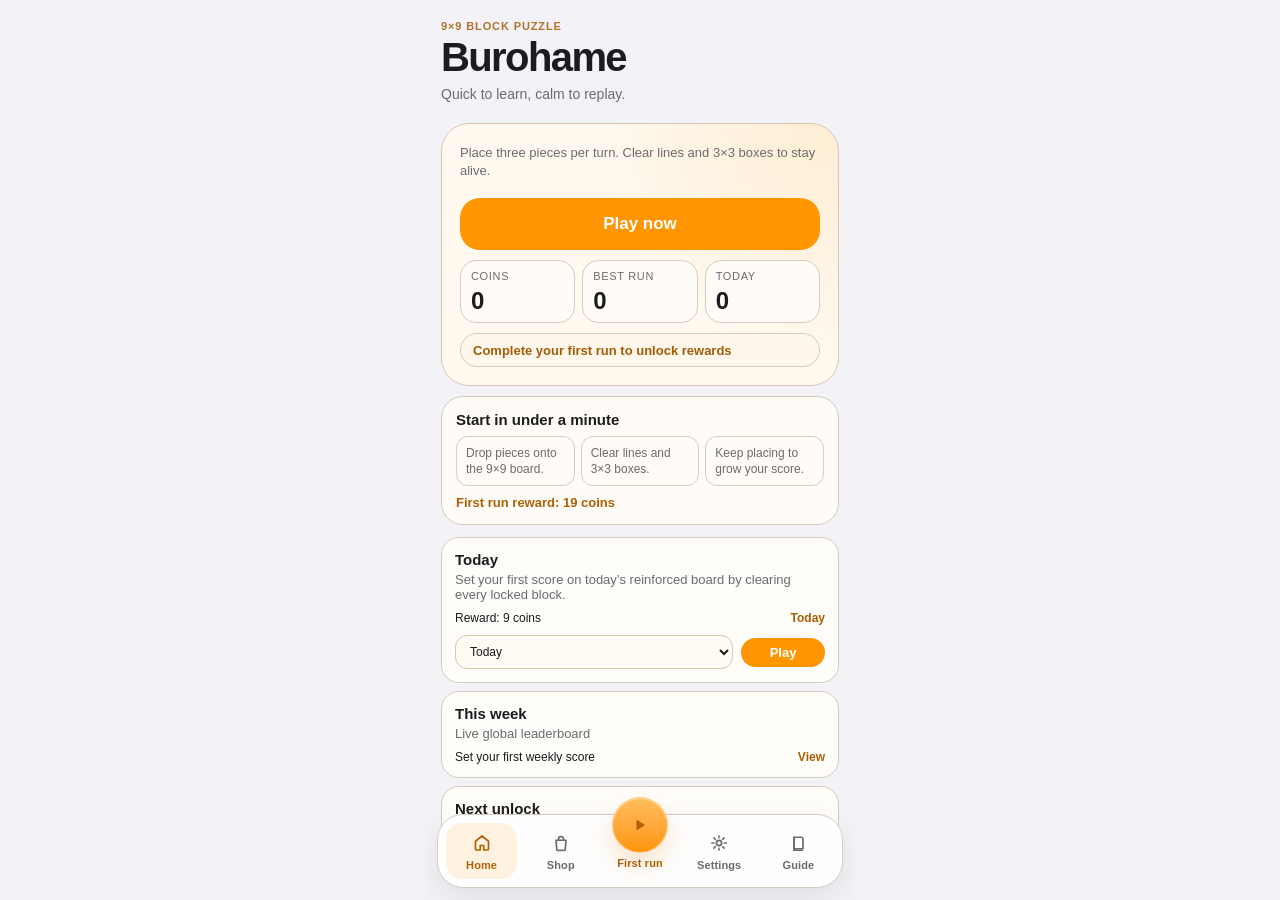
==== index.html @ 24e6b161 "Implement seeded multi-ring locked cells for daily boards" ====
<!DOCTYPE html>
<html lang="en">
<head>
  <meta charset="UTF-8">
  <meta name="viewport" content="width=device-width, initial-scale=1.0, maximum-scale=1.0, user-scalable=no">
  <meta name="apple-mobile-web-app-capable" content="yes">
  <meta name="apple-mobile-web-app-status-bar-style" content="default">
  <meta name="apple-mobile-web-app-title" content="Burohame">
  <meta name="mobile-web-app-capable" content="yes">
  <meta name="theme-color" content="#f2f2f7">
  <link rel="manifest" href="manifest.json">
  <link rel="apple-touch-icon" href="icon-192.png">
  <title>Burohame</title>
  <link rel="stylesheet" href="styles.css">
</head>
<body>
  <div id="app" data-page="dashboard">

    <section class="page page--dashboard" data-page="dashboard" aria-label="Dashboard">
      <div class="page-scroll page-scroll--dashboard">
        <header class="page-top page-top--dashboard">
          <div>
            <p class="page-kicker">9×9 block puzzle</p>
            <h1>Burohame</h1>
            <p class="page-intro" id="dashboard-intro">Quick, calm runs built for one more go.</p>
          </div>
        </header>

        <section class="dash-hero dash-hero--calm" aria-label="Start playing">
          <p class="dash-hero__value" id="dashboard-value-prop">Place three pieces per turn. Clear lines and 3×3 boxes to stay alive.</p>
          <div class="dash-actions dash-actions--hero">
            <button class="pill-btn wide" id="btn-dashboard-play" type="button">Play now</button>
            <button class="pill-btn wide pill-btn--secondary" id="btn-dashboard-continue" type="button" hidden>Continue run</button>
          </div>
          <div class="dash-progress-strip" id="dashboard-progress-strip" aria-label="Progress overview" hidden>
            <article class="dashboard-stat">
              <span>Coins</span>
              <strong id="dashboard-coins">0</strong>
            </article>
            <article class="dashboard-stat">
              <span>Best run</span>
              <strong id="dashboard-best">0</strong>
            </article>
            <article class="dashboard-stat">
              <span>Today</span>
              <strong id="dashboard-today">0</strong>
            </article>
          </div>
          <p class="dash-hero-chip" id="dashboard-run-state">Ready for a fresh run</p>
        </section>

        <section class="dash-onboarding" id="dashboard-onboarding" hidden aria-label="How to play">
          <h2>Start in under a minute</h2>
          <div class="dash-onboarding__steps" role="list" aria-label="Quick play steps">
            <p role="listitem">Drop pieces onto the 9×9 board.</p>
            <p role="listitem">Clear lines and 3×3 boxes.</p>
            <p role="listitem">Keep placing to grow your score.</p>
          </div>
          <p class="dash-onboarding__reward" id="dashboard-first-reward">First run reward: 20 coins</p>
        </section>

        <section class="dashboard-focus" aria-label="Today at a glance">
          <article class="focus-card focus-card--daily" aria-label="Daily challenge options">
            <span class="focus-card__title" id="dashboard-daily-title">Today</span>
            <p class="focus-card__line" id="dashboard-daily-copy">Play today’s board.</p>
            <div class="focus-card__meta">
              <span id="dashboard-daily-progress">Reward: 12 coins</span>
              <span class="focus-card__action" id="dashboard-daily-window">Today</span>
            </div>
            <div class="focus-card__controls">
              <label class="sr-only" for="dashboard-daily-date">Choose a daily challenge date</label>
              <select id="dashboard-daily-date" class="focus-card__select" aria-label="Choose a daily challenge date"></select>
              <button class="pill-btn" id="btn-dashboard-daily-play" type="button" aria-label="Play selected daily challenge">Play</button>
            </div>
          </article>

          <button class="focus-card" id="btn-dashboard-weekly-page" type="button" aria-label="Open weekly progress">
            <span class="focus-card__title" id="dashboard-weekly-card-title">This week</span>
            <p class="focus-card__line" id="dashboard-weekly-card-copy">One more run could improve your rank.</p>
            <div class="focus-card__meta">
              <span id="dashboard-weekly-card-progress">Complete your first weekly run</span>
              <span class="focus-card__action">View</span>
            </div>
          </button>

          <button class="focus-card" id="btn-dashboard-unlock-page" type="button" aria-label="Open next unlock">
            <span class="focus-card__title" id="dashboard-unlock-title">Next unlock</span>
            <p class="focus-card__line" id="dashboard-unlock-copy">Complete your first run to start unlocking finishes.</p>
            <div class="focus-card__meta">
              <span id="dashboard-unlock-progress">Collection progress starts after your first run</span>
              <span class="focus-card__action">Open collection</span>
            </div>
          </button>
        </section>
      </div>
    </section>

    <section class="page page--weekly" data-page="weekly" aria-label="Weekly leaderboard">
      <div class="page-scroll">
        <header class="page-top">
          <div>
            <p class="page-kicker">Live weekly competition</p>
            <h2>Weekly leaderboard</h2>
            <p class="page-intro">Live standings reset each UTC Monday. Your best single score this week sets your competitive rank.</p>
          </div>
          <button class="icon-btn" data-back-page="dashboard" aria-label="Back to dashboard" type="button">
            <svg width="20" height="20" viewBox="0 0 20 20" fill="none" aria-hidden="true">
              <path d="M11.75 4.5L6 10l5.75 5.5" stroke="currentColor" stroke-width="1.9" stroke-linecap="round" stroke-linejoin="round"/>
            </svg>
          </button>
        </header>

        <section class="dashboard-weekly page-panel page-panel--retention" aria-label="Weekly ladder and leagues">
          <div class="dashboard-weekly__head">
            <div>
              <span class="dashboard-weekly__kicker">Hosted weekly competition</span>
              <h2 id="weekly-page-title">Current UTC week</h2>
            </div>
            <span class="dashboard-weekly__countdown" id="weekly-page-countdown">0h left</span>
          </div>
          <p class="dashboard-weekly__copy" id="weekly-page-copy">Your best single score this week decides your live global rank.</p>
          <div class="dashboard-weekly__stats">
            <article>
              <span>Your best</span>
              <strong id="weekly-page-score">0</strong>
            </article>
            <article>
              <span>Your live rank</span>
              <strong id="weekly-page-rank">20th</strong>
            </article>
          </div>
          <div class="dashboard-weekly__global" id="weekly-global-card" aria-live="polite" hidden>
            <div class="dashboard-weekly__global-head">
              <strong>Live weekly table</strong>
              <span id="weekly-global-status">Loading weekly table…</span>
            </div>
            <ol class="dashboard-weekly__global-list" id="weekly-global-list" aria-label="Weekly leaderboard entries"></ol>
          </div>
        </section>
      </div>
    </section>

    <section class="page page--quests" data-page="quests" aria-label="Quest chains">
      <div class="page-scroll">
        <header class="page-top">
          <div>
            <p class="page-kicker">Weekly routes</p>
            <h2>Quest chains</h2>
            <p class="page-intro">Longer routes unfold one step at a time through the week, then pay out the bigger rewards when the chain is complete.</p>
          </div>
          <button class="icon-btn" data-back-page="dashboard" aria-label="Back to dashboard" type="button">
            <svg width="20" height="20" viewBox="0 0 20 20" fill="none" aria-hidden="true">
              <path d="M11.75 4.5L6 10l5.75 5.5" stroke="currentColor" stroke-width="1.9" stroke-linecap="round" stroke-linejoin="round"/>
            </svg>
          </button>
        </header>

        <div class="page-panel page-panel--goals page-panel--retention">
          <div class="missions-head">
            <div>
              <h2>Quest chains</h2>
              <p id="quests-subtitle">Only one step is active in each chain. Finish the active step to unlock the next reward.</p>
            </div>
            <span class="missions-count" id="quests-count">0/0 chains complete</span>
          </div>
          <div id="quest-list" class="missions-list" aria-live="polite"></div>
          <button class="pill-btn wide pill-btn--secondary retention-back-btn" data-back-page="dashboard" type="button">Back to dashboard</button>
        </div>
      </div>
    </section>

    <section class="page page--missions" data-page="missions" aria-label="Daily missions">
      <div class="page-scroll">
        <header class="page-top">
          <div>
            <p class="page-kicker">Daily goals</p>
            <h2>Daily missions</h2>
            <p class="page-intro">Short one-step goals refresh each day, settle rewards automatically, and give you a clear next nudge.</p>
          </div>
          <button class="icon-btn" data-back-page="dashboard" aria-label="Back to dashboard" type="button">
            <svg width="20" height="20" viewBox="0 0 20 20" fill="none" aria-hidden="true">
              <path d="M11.75 4.5L6 10l5.75 5.5" stroke="currentColor" stroke-width="1.9" stroke-linecap="round" stroke-linejoin="round"/>
            </svg>
          </button>
        </header>

        <div class="page-panel page-panel--goals page-panel--retention">
          <div class="missions-head">
            <div>
              <h2>Daily missions</h2>
              <p id="missions-subtitle">Fresh goals are on the way.</p>
            </div>
            <span class="missions-count" id="missions-count">0/0 completed</span>
          </div>
          <div id="missions-list" class="missions-list" aria-live="polite"></div>
          <button class="pill-btn wide pill-btn--secondary retention-back-btn" data-back-page="dashboard" type="button">Back to dashboard</button>
        </div>
      </div>
    </section>

    <section class="page page--game" data-page="game" aria-label="Game">
      <header id="hdr">
        <button class="icon-btn" id="btn-game-back" aria-label="Back to dashboard" type="button">
          <svg width="20" height="20" viewBox="0 0 20 20" fill="none" aria-hidden="true">
            <path d="M11.75 4.5L6 10l5.75 5.5" stroke="currentColor" stroke-width="1.9" stroke-linecap="round" stroke-linejoin="round"/>
          </svg>
        </button>
        <div id="score-wrap">
          <div id="score-main">0</div>
          <div id="score-sub">
            <span id="session-mode-badge" class="session-mode-badge" hidden>Daily challenge</span>
            <span>Today&nbsp;<span id="today-val">0</span></span>
            <span>🏆&nbsp;<span id="best-val">0</span></span>
            <span class="coins-stat" aria-live="polite" aria-label="Coins">🪙&nbsp;<span id="coin-balance">0</span></span>
          </div>
        </div>
        <div class="header-actions">
          <button class="icon-btn" id="btn-quick-settings" aria-label="Quick settings" type="button">
            <svg width="20" height="20" viewBox="0 0 20 20" fill="none" aria-hidden="true">
              <circle cx="10" cy="10" r="2.5" stroke="currentColor" stroke-width="2"/>
              <path d="M10 1.5v2M10 16.5v2M1.5 10h2M16.5 10h2M4.1 4.1l1.4 1.4M14.5 14.5l1.4 1.4M4.1 15.9l1.4-1.4M14.5 5.5l1.4-1.4" stroke="currentColor" stroke-width="1.8" stroke-linecap="round"/>
            </svg>
          </button>
        </div>
      </header>

      <div id="game-banner" class="game-banner" aria-live="polite" aria-atomic="true">
        <div id="game-banner-stack" class="game-banner__stack">
          <article class="game-banner__message game-banner__message--live game-banner__message--placeholder">
            <span class="game-banner__kicker">Run updates</span>
            <strong class="game-banner__title">Play to see live milestones.</strong>
          </article>
        </div>
      </div>

      <main id="main">
        <div id="board-wrap">
          <div id="board"></div>
        </div>

        <div id="coach-panel" hidden>
          <div id="health-row">
            <span class="metric" id="m-holes">Holes&nbsp;<b>0</b></span>
            <span class="metric" id="m-lanes">Lanes&nbsp;<b>18</b></span>
            <span class="metric" id="m-centre">Centre&nbsp;<b>ok</b></span>
            <span class="metric" id="m-combo">Combo&nbsp;<b>0</b></span>
          </div>
          <div id="strategy-note"></div>
          <div id="move-eval"></div>
          <div id="train-btns">
            <button class="pill-btn" id="btn-auto-place">🤖 Auto place</button>
            <button class="pill-btn" id="btn-restart">↺ Restart</button>
          </div>
        </div>

        <div id="rack"></div>
      </main>
    </section>

    <section class="page page--shop" data-page="shop" aria-label="Shop">
      <div class="page-scroll">
        <header class="page-top">
          <div>
            <p class="page-kicker">Collection</p>
            <h2>Shop</h2>
            <p class="page-intro">Spend coins on colourways and finishes, then equip your favourites for the next run.</p>
          </div>
        </header>

        <div class="page-panel page-panel--shop">
          <div class="collection-head">
            <div>
              <h3>Collection album</h3>
              <p id="collection-album-subtitle">Finish themed sets to bank prestige rewards.</p>
            </div>
            <span class="missions-count" id="collection-album-count">0/0 sets complete</span>
          </div>
          <div class="album-goal">
            <div>
              <strong id="collection-album-goal-title">Heirloom</strong>
              <p id="collection-album-goal-copy">Complete the full album to unlock an exclusive finish.</p>
            </div>
            <span class="album-goal__spotlight" id="collection-album-spotlight">A featured set will appear here.</span>
          </div>
          <div id="collection-album-list" class="album-list" aria-live="polite"></div>
        </div>

        <div class="page-panel page-panel--shop page-panel--album">
          <div class="collection-head">
            <div>
              <h3>Colourways</h3>
              <p id="colorway-subtitle">Unlock new block colours for future runs.</p>
            </div>
            <span class="missions-count" id="collection-balance">🪙 0</span>
          </div>
          <div id="colorway-list" class="collection-list" aria-live="polite"></div>
        </div>

        <div class="page-panel page-panel--shop">
          <div class="collection-head">
            <div>
              <h3>Block finishes</h3>
              <p id="collection-subtitle">Unlock a finish with coins, then equip it.</p>
            </div>
          </div>
          <div id="collection-list" class="collection-list" aria-live="polite"></div>
        </div>
      </div>
    </section>

    <section class="page page--settings" data-page="settings" aria-label="Settings">
      <div class="page-scroll">
        <header class="page-top">
          <div>
            <p class="page-kicker">Tune play</p>
            <h2>Settings</h2>
            <p class="page-intro">Adjust how the game feels and looks.</p>
          </div>
        </header>

        <div class="page-panel settings-page-panel">
          <label class="tog-row" id="page-coach-toggle-row" hidden>
            <span>Coach Mode</span>
            <span class="tog-wrap">
              <input type="checkbox" id="page-chk-coach">
              <span class="tog-track"><span class="tog-thumb"></span></span>
            </span>
          </label>
          <div class="setting-row setting-row--stack">
            <div>
              <span id="page-coach-auth-title">Coach Mode access code</span>
              <small id="page-coach-auth-status">Enter a six-digit code to unlock Coach Mode for this session.</small>
            </div>
            <input id="page-input-coach-code" type="text" maxlength="6" inputmode="numeric" autocomplete="one-time-code" pattern="[0-9]{6}" placeholder="Enter six-digit code">
            <button class="pill-btn pill-btn--secondary" id="btn-coach-auth" type="button">Unlock Coach Mode</button>
          </div>
          <label class="tog-row">
            <span>Extended Pieces</span>
            <span class="tog-wrap">
              <input type="checkbox" id="page-chk-extended">
              <span class="tog-track"><span class="tog-thumb"></span></span>
            </span>
          </label>
          <label class="tog-row">
            <span>Dark Mode</span>
            <span class="tog-wrap">
              <input type="checkbox" id="page-chk-dark">
              <span class="tog-track"><span class="tog-thumb"></span></span>
            </span>
          </label>
          <div class="setting-row setting-row--stack">
            <div>
              <span>Block Colour</span>
              <small id="page-colour-note">Unlock more colourways in the shop.</small>
            </div>
            <select id="page-sel-color"></select>
          </div>
          <div class="setting-row">
            <span>Pieces per Round</span>
            <select id="page-sel-rack">
              <option value="1">1</option>
              <option value="2">2</option>
              <option value="3">3</option>
            </select>
          </div>
          <div class="setting-row setting-row--stack">
            <div>
              <span>Leaderboard name</span>
              <small id="page-weekly-backend-status">Choose a leaderboard name to join the weekly table.</small>
            </div>
            <input id="page-input-weekly-name" type="text" maxlength="18" autocomplete="off" spellcheck="false" placeholder="Choose a name">
          </div>
          <div class="setting-row setting-row--stack">
            <div>
              <span>Equipped finish</span>
              <small id="page-equipped-cosmetic-label">Classic finish equipped</small>
            </div>
            <button class="pill-btn pill-btn--secondary" id="btn-settings-shop" type="button">Open shop</button>
          </div>
          <button class="pill-btn wide" id="btn-settings-save" type="button">Save settings</button>
          <button class="pill-btn wide danger" id="btn-clear-data" type="button">🗑️ Clear All Data</button>
        </div>
      </div>
    </section>

    <section class="page page--about" data-page="about" aria-label="About and guide">
      <div class="page-scroll">
        <header class="page-top">
          <div>
            <p class="page-kicker">Guide</p>
            <h2>About and guide</h2>
            <p class="page-intro">Learn the basics and find the project.</p>
          </div>
        </header>

        <div class="page-panel about-panel">
          <section>
            <h3>How to play</h3>
            <ol class="about-list">
              <li>Place every piece in the rack on the 9×9 board.</li>
              <li>Fill rows, columns, or 3×3 boxes to clear them.</li>
              <li>Keep space open so future racks still fit.</li>
            </ol>
          </section>

          <section>
            <h3>Helpful reminders</h3>
            <ul class="about-list">
              <li>Combos matter, but board shape matters more.</li>
              <li>Daily challenge boards include ringed locked blocks that need multiple clears.</li>
              <li>Shop colourways and finishes are cosmetic only, so score still comes first.</li>
            </ul>
          </section>

          <section>
            <h3>Find us</h3>
            <p class="about-copy">Follow development, raise issues, or suggest the next feature on GitHub.</p>
            <a class="pill-btn wide about-link" href="https://github.com/Bigalan09/Burohame" target="_blank" rel="noopener noreferrer">Open GitHub</a>
          </section>
        </div>
      </div>
    </section>

    <div id="ov-quick-settings" class="overlay" hidden>
      <div class="ov-card ov-card--quick-settings">
        <h2>Quick settings</h2>
        <p>Fast adjustments while you are in a run.</p>
        <label class="tog-row">
          <span>Dark Mode</span>
          <span class="tog-wrap">
            <input type="checkbox" id="quick-chk-dark">
            <span class="tog-track"><span class="tog-thumb"></span></span>
          </span>
        </label>
        <button class="pill-btn wide" id="btn-quick-settings-save" type="button">Apply</button>
        <button class="pill-btn wide pill-btn--secondary" id="btn-quick-settings-close" type="button">Back to game</button>
      </div>
    </div>

    <div id="ov-gameover" class="overlay" hidden>
      <div class="ov-card ov-card--summary">
        <button class="summary-close-btn" id="btn-gameover-dashboard" type="button" aria-label="Back to dashboard">
          <svg width="18" height="18" viewBox="0 0 20 20" fill="none" aria-hidden="true">
            <path d="M11.75 4.5L6 10l5.75 5.5" stroke="currentColor" stroke-width="1.9" stroke-linecap="round" stroke-linejoin="round"/>
          </svg>
        </button>
        <h2>Run complete</h2>
        <p class="summary-intro">Ready for another go?</p>
        <div class="run-summary" aria-label="Run rewards summary">
          <div class="summary-stat summary-stat--score">
            <span class="summary-label">Score</span>
            <strong id="go-score">0</strong>
          </div>
          <div class="summary-stat">
            <span class="summary-label">Best</span>
            <strong id="go-best">0</strong>
          </div>
          <div class="summary-stat summary-stat--coins">
            <span class="summary-label">Coins this run</span>
            <strong id="go-coins-earned">0</strong>
          </div>
        </div>
        <p class="summary-total">Total coins <strong id="go-coin-total">0</strong></p>
        <p class="summary-note" id="go-summary-note" hidden>One tidy line for this run.</p>
        <section class="summary-continue" id="go-continue-prompt" hidden aria-labelledby="go-continue-title">
          <span class="summary-continue__eyebrow" id="go-continue-eyebrow">One more run</span>
          <h3 id="go-continue-title">A calm nudge to play again</h3>
          <p id="go-continue-copy">You’re close to something meaningful, so another run is only one tap away.</p>
          <span class="summary-continue__meta" id="go-continue-meta">Reward · progress nearby</span>
        </section>
        <section class="summary-challenge" id="go-daily-summary" hidden>
          <div class="summary-challenge__head">
            <h3>Daily challenge</h3>
            <span id="go-daily-status">In progress</span>
          </div>
          <p id="go-daily-copy">Today’s board is still waiting for you.</p>
        </section>
        <button class="pill-btn wide summary-primary-btn" id="btn-new" type="button">Play again</button>
      </div>
    </div>

    <nav class="bottom-nav" aria-label="Primary">
      <button class="bottom-nav__item" data-nav-page="dashboard" type="button" aria-label="Dashboard">
        <svg width="20" height="20" viewBox="0 0 20 20" fill="none" aria-hidden="true">
          <path d="M3.5 8.25L10 3l6.5 5.25V16a1 1 0 0 1-1 1h-3.75v-4.5h-3.5V17H4.5a1 1 0 0 1-1-1V8.25Z" stroke="currentColor" stroke-width="1.7" stroke-linejoin="round"/>
        </svg>
        <span>Home</span>
      </button>
      <button class="bottom-nav__item" data-nav-page="shop" type="button" aria-label="Shop">
        <svg width="20" height="20" viewBox="0 0 20 20" fill="none" aria-hidden="true">
          <path d="M5 7.25h10l-.75 9.25a1 1 0 0 1-1 .92H6.75a1 1 0 0 1-1-.92L5 7.25Z" stroke="currentColor" stroke-width="1.7" stroke-linejoin="round"/>
          <path d="M7.5 7.25V6a2.5 2.5 0 1 1 5 0v1.25" stroke="currentColor" stroke-width="1.7" stroke-linecap="round"/>
        </svg>
        <span>Shop</span>
      </button>
      <button class="bottom-nav__item bottom-nav__item--play" id="btn-bottom-nav-play" type="button" aria-label="Start new run">
        <span class="bottom-nav__play-disc" aria-hidden="true">
          <svg width="24" height="24" viewBox="0 0 24 24" fill="none">
            <path d="M9 7.5v9l7-4.5-7-4.5Z" fill="currentColor" stroke="currentColor" stroke-width="1.2" stroke-linejoin="round"/>
          </svg>
        </span>
        <span id="bottom-nav-play-label">Play</span>
      </button>
      <button class="bottom-nav__item" data-nav-page="settings" type="button" aria-label="Settings">
        <svg width="20" height="20" viewBox="0 0 20 20" fill="none" aria-hidden="true">
          <circle cx="10" cy="10" r="2.6" stroke="currentColor" stroke-width="1.7"/>
          <path d="M10 2.75v2.1M10 15.15v2.1M4.87 4.87l1.48 1.48M13.65 13.65l1.48 1.48M2.75 10h2.1M15.15 10h2.1M4.87 15.13l1.48-1.48M13.65 6.35l1.48-1.48" stroke="currentColor" stroke-width="1.5" stroke-linecap="round"/>
        </svg>
        <span>Settings</span>
      </button>
      <button class="bottom-nav__item" data-nav-page="about" type="button" aria-label="Guide">
        <svg width="20" height="20" viewBox="0 0 20 20" fill="none" aria-hidden="true">
          <path d="M6 4.25h7.25a1.75 1.75 0 0 1 1.75 1.75v9.75H7.5A1.5 1.5 0 0 0 6 17.25V4.25Z" stroke="currentColor" stroke-width="1.7" stroke-linejoin="round"/>
          <path d="M6 4.25v13m0 0h8.25" stroke="currentColor" stroke-width="1.7" stroke-linecap="round"/>
        </svg>
        <span>Guide</span>
      </button>
    </nav>
  </div>

  <div id="milestone-live" class="sr-only" aria-live="polite" aria-atomic="true"></div>

  <script src="config.js"></script>
  <script src="leaderboard-handles.js"></script>
  <script src="app.js"></script>
  <script>
    if ('serviceWorker' in navigator) {
      const hadController = !!navigator.serviceWorker.controller;

      window.addEventListener('load', () => {
        navigator.serviceWorker.register('sw.js', { updateViaCache: 'none' });
      });

      let refreshing = false;
      navigator.serviceWorker.addEventListener('controllerchange', () => {
        if (hadController && !refreshing) {
          refreshing = true;
          window.location.reload();
        }
      });
    }
  </script>
</body>
</html>
---- styles.css ----
/* ===== Reset & base ===== */
*, *::before, *::after { box-sizing: border-box; margin: 0; padding: 0; }

:root {
  --bg:        #f2f2f7;
  --bg-card:   #ffffff;
  --border:    #d1d1d6;
  --text:      #1c1c1e;
  --text-2:    #6c6c70;
  --accent:    #ff9500;
  --accent-dk: #e07800;
  --accent-hi: #ffb340;
  --cell-alt:  rgba(0,0,0,0.04);
  --preview-ok:  rgba(80,200,80,0.45);
  --preview-bad: rgba(220,50,50,0.35);
  --preview-clr: rgba(255,215,0,0.55);
  --hint-cell:   rgba(90,150,255,0.55);
  --hint-cell-2: rgba(255,160,40,0.55);
  --hint-cell-3: rgba(60,200,120,0.55);
  --radius:    14px;
  --block-radius: 1px;
  --block-border: transparent;
  --block-board-fill: linear-gradient(145deg, var(--accent-hi) 0%, var(--accent) 50%, var(--accent-dk) 100%);
  --block-piece-fill: linear-gradient(145deg, var(--accent-hi) 0%, var(--accent) 55%, var(--accent-dk) 100%);
  --block-board-shadow: inset 0 1px 2px rgba(255,255,255,0.45),
                        inset 0 -1px 2px rgba(0,0,0,0.20);
  --block-piece-shadow: inset 0 1px 2px rgba(255,255,255,0.5),
                        inset 0 -1px 2px rgba(0,0,0,0.20),
                        0 2px 4px rgba(0,0,0,0.18);
  --block-ghost-shadow: inset 0 1px 3px rgba(255,255,255,0.5),
                        inset 0 -1px 2px rgba(0,0,0,0.20),
                        0 4px 10px rgba(0,0,0,0.30);
}

/* ===== Colour themes ===== */
[data-color="orange"] { --accent: #ff9500; --accent-dk: #e07800; --accent-hi: #ffb340; }
[data-color="blue"]   { --accent: #007aff; --accent-dk: #005ec4; --accent-hi: #4da3ff; }
[data-color="green"]  { --accent: #34c759; --accent-dk: #248a3d; --accent-hi: #6ee08b; }
[data-color="purple"] { --accent: #af52de; --accent-dk: #8944ab; --accent-hi: #c77deb; }
[data-color="red"]    { --accent: #ff3b30; --accent-dk: #d4264a; --accent-hi: #ff6b60; }
[data-color="teal"]   { --accent: #5ac8fa; --accent-dk: #3aabd6; --accent-hi: #8bdbff; }
[data-color="pink"]   { --accent: #ff2d55; --accent-dk: #d4264a; --accent-hi: #ff6b88; }

/* ===== Cosmetics ===== */
[data-cosmetic="satin"] {
  --block-radius: 6px;
  --block-border: color-mix(in srgb, var(--accent-hi) 52%, rgba(255,255,255,0.35));
  --block-board-fill: linear-gradient(160deg, color-mix(in srgb, var(--accent-hi) 80%, #fff) 0%, var(--accent) 48%, color-mix(in srgb, var(--accent-dk) 88%, #5f3a00) 100%);
  --block-piece-fill: linear-gradient(160deg, color-mix(in srgb, var(--accent-hi) 84%, #fff) 0%, var(--accent) 56%, color-mix(in srgb, var(--accent-dk) 88%, #684000) 100%);
}

[data-cosmetic="carbon"] {
  --block-radius: 3px;
  --block-border: color-mix(in srgb, var(--accent-dk) 58%, rgba(0,0,0,0.55));
  --block-board-fill: linear-gradient(180deg, color-mix(in srgb, var(--accent) 72%, #3d3d42) 0%, color-mix(in srgb, var(--accent-dk) 72%, #1d1d1f) 100%);
  --block-piece-fill: linear-gradient(180deg, color-mix(in srgb, var(--accent) 68%, #525257) 0%, color-mix(in srgb, var(--accent-dk) 78%, #1d1d1f) 100%);
  --block-board-shadow: inset 0 1px 0 rgba(255,255,255,0.16),
                        inset 0 -1px 0 rgba(0,0,0,0.35);
  --block-piece-shadow: inset 0 1px 0 rgba(255,255,255,0.18),
                        inset 0 -1px 0 rgba(0,0,0,0.42),
                        0 2px 7px rgba(0,0,0,0.16);
  --block-ghost-shadow: inset 0 1px 0 rgba(255,255,255,0.18),
                        inset 0 -1px 0 rgba(0,0,0,0.42),
                        0 6px 14px rgba(0,0,0,0.28);
}

[data-cosmetic="prism"] {
  --block-radius: 8px;
  --block-border: color-mix(in srgb, var(--accent-hi) 64%, rgba(255,255,255,0.48));
  --block-board-fill: linear-gradient(135deg, color-mix(in srgb, var(--accent-hi) 96%, white) 0%, color-mix(in srgb, var(--accent) 88%, #ffffff) 32%, color-mix(in srgb, var(--accent-dk) 82%, #3b124b) 100%);
  --block-piece-fill: linear-gradient(135deg, color-mix(in srgb, var(--accent-hi) 96%, white) 0%, color-mix(in srgb, var(--accent) 90%, #ffffff) 36%, color-mix(in srgb, var(--accent-dk) 82%, #401651) 100%);
  --block-board-shadow: inset 0 1px 3px rgba(255,255,255,0.56),
                        inset 0 -1px 3px rgba(0,0,0,0.14),
                        0 0 0 1px rgba(255,255,255,0.1);
  --block-piece-shadow: inset 0 1px 3px rgba(255,255,255,0.56),
                        inset 0 -1px 3px rgba(0,0,0,0.16),
                        0 4px 10px rgba(0,0,0,0.18);
  --block-ghost-shadow: inset 0 1px 4px rgba(255,255,255,0.56),
                        inset 0 -1px 3px rgba(0,0,0,0.18),
                        0 8px 18px rgba(0,0,0,0.26);
}

[data-cosmetic="heirloom"] {
  --block-radius: 7px;
  --block-border: color-mix(in srgb, #f7e2a3 68%, rgba(255,255,255,0.34));
  --block-board-fill: linear-gradient(145deg, #fff5cf 0%, #eac772 32%, #ba8741 68%, #7b4e1c 100%);
  --block-piece-fill: linear-gradient(145deg, #fff7dc 0%, #f0d48c 34%, #c79246 70%, #7b4e1c 100%);
  --block-board-shadow: inset 0 1px 2px rgba(255,255,255,0.5),
                        inset 0 -1px 2px rgba(64,35,0,0.24);
  --block-piece-shadow: inset 0 1px 3px rgba(255,255,255,0.54),
                        inset 0 -1px 2px rgba(65,37,0,0.24),
                        0 4px 10px rgba(72,44,0,0.18);
  --block-ghost-shadow: inset 0 1px 4px rgba(255,255,255,0.56),
                        inset 0 -1px 3px rgba(65,37,0,0.26),
                        0 8px 18px rgba(72,44,0,0.28);
}

/* ===== Dark mode ===== */
[data-theme="dark"] {
  --bg:        #1c1c1e;
  --bg-card:   #2c2c2e;
  --border:    #3a3a3c;
  --text:      #f2f2f7;
  --text-2:    #aeaeb2;
  --cell-alt:  rgba(255,255,255,0.06);
  --preview-ok:  rgba(80,200,80,0.50);
  --preview-bad: rgba(220,50,50,0.40);
  --preview-clr: rgba(255,215,0,0.60);
  --hint-cell:   rgba(90,150,255,0.60);
  --hint-cell-2: rgba(255,160,40,0.65);
  --hint-cell-3: rgba(60,200,120,0.65);
}

html, body {
  height: 100%;
  background: var(--bg);
  color: var(--text);
  font-family: -apple-system, BlinkMacSystemFont, "Segoe UI", sans-serif;
  -webkit-tap-highlight-color: transparent;
  overflow: hidden;
  touch-action: none;
  user-select: none;
  -webkit-user-select: none;
}

#app {
  height: 100vh;      /* fallback for older browsers */
  height: 100dvh;     /* dynamic viewport – avoids iOS URL-bar overlap */
  max-width: 430px;
  margin: 0 auto;
  overflow: hidden;
  position: relative;
}

.page {
  display: none;
  flex-direction: column;
  height: 100%;
  min-height: 0;
}

#app[data-page="dashboard"] .page[data-page="dashboard"],
#app[data-page="daily-challenge"] .page[data-page="daily-challenge"],
#app[data-page="weekly"] .page[data-page="weekly"],
#app[data-page="quests"] .page[data-page="quests"],
#app[data-page="missions"] .page[data-page="missions"],
#app[data-page="game"] .page[data-page="game"],
#app[data-page="shop"] .page[data-page="shop"],
#app[data-page="settings"] .page[data-page="settings"],
#app[data-page="about"] .page[data-page="about"] {
  display: flex;
}

.page-scroll {
  flex: 1;
  min-height: 0;
  overflow-y: auto;
  padding: 18px 16px calc(110px + env(safe-area-inset-bottom, 0px));
}

.page-scroll--dashboard {
  padding-top: 20px;
}

.page--game #main {
  padding-bottom: 12px;
}

.page-top {
  display: flex;
  align-items: flex-start;
  gap: 12px;
  margin-bottom: 18px;
}

.page-top > div {
  flex: 1;
  min-width: 0;
}

.page-top > .header-actions {
  flex: 0 0 auto;
  min-width: auto;
  margin-left: auto;
}

.page-kicker {
  font-size: 11px;
  font-weight: 800;
  text-transform: uppercase;
  letter-spacing: 0.08em;
  color: color-mix(in srgb, var(--accent-dk) 60%, var(--text-2));
}

.page-top h1,
.page-top h2 {
  margin-top: 6px;
  font-size: clamp(30px, 8vw, 40px);
  line-height: 0.96;
  letter-spacing: -0.04em;
}

.page-top h2 {
  font-size: clamp(24px, 6vw, 32px);
}

.page-intro {
  margin-top: 8px;
  font-size: 14px;
  line-height: 1.45;
  color: var(--text-2);
}

.page-panel {
  padding: 16px;
  border-radius: 22px;
  background: color-mix(in srgb, var(--accent) 5%, var(--bg-card));
  border: 1px solid color-mix(in srgb, var(--accent) 10%, var(--border));
}

.page-panel--goals {
  padding: 18px 16px;
}

.dash-hero {
  padding: 20px 18px 18px;
  border-radius: 28px;
  background:
    radial-gradient(circle at top right, color-mix(in srgb, var(--accent) 12%, transparent), transparent 52%),
    color-mix(in srgb, var(--accent) 6%, var(--bg-card));
  border: 1px solid color-mix(in srgb, var(--accent) 16%, var(--border));
}

.dash-hero--calm {
  display: grid;
  gap: 10px;
}

.dash-hero__value {
  font-size: 13px;
  line-height: 1.4;
  color: var(--text-2);
}

.dash-mark {
  display: inline-grid;
  grid-template-columns: repeat(3, 12px);
  gap: 6px;
  margin-bottom: 16px;
}

.dash-mark span {
  width: 12px;
  height: 12px;
  border-radius: 3px;
  background: linear-gradient(145deg, var(--accent-hi) 0%, var(--accent) 65%, var(--accent-dk) 100%);
  box-shadow: inset 0 1px 1px rgba(255,255,255,0.35), 0 4px 10px rgba(0,0,0,0.1);
}

.dash-actions {
  display: flex;
  flex-direction: column;
  gap: 8px;
}

.dash-actions .wide {
  margin-top: 0;
}

.dash-actions--hero .pill-btn {
  font-size: 16px;
}

#btn-dashboard-play {
  min-height: 52px;
  font-size: 17px;
}

.dash-progress-strip {
  display: grid;
  grid-template-columns: repeat(3, minmax(0, 1fr));
  gap: 7px;
}

.dash-hero-meta {
  display: flex;
  flex-wrap: wrap;
  gap: 8px;
  margin-top: 12px;
}

.dash-hero-note,
.dash-hero-chip {
  display: inline-flex;
  align-items: center;
  min-height: 34px;
  padding: 7px 12px;
  border-radius: 999px;
  background: color-mix(in srgb, var(--accent) 8%, var(--bg-card));
  border: 1px solid color-mix(in srgb, var(--accent) 14%, var(--border));
  font-size: 13px;
  color: var(--text-2);
}

.dash-hero-note strong {
  color: var(--text);
}

.dash-hero-chip {
  font-weight: 700;
  color: color-mix(in srgb, var(--accent-dk) 70%, var(--text));
}

.dashboard-stat {
  padding: 9px 10px;
  border-radius: 16px;
  background: color-mix(in srgb, var(--accent) 3%, var(--bg-card));
  border: 1px solid color-mix(in srgb, var(--accent) 8%, var(--border));
}

.dashboard-stat span {
  display: block;
  font-size: 11px;
  text-transform: uppercase;
  letter-spacing: 0.06em;
  color: var(--text-2);
}

.dashboard-stat strong {
  display: block;
  margin-top: 7px;
  font-size: clamp(20px, 5.8vw, 24px);
  line-height: 1;
  color: var(--text);
}

.dash-onboarding {
  margin-top: 10px;
  padding: 14px;
  border-radius: 22px;
  border: 1px solid color-mix(in srgb, var(--accent) 12%, var(--border));
  background: color-mix(in srgb, var(--accent) 3%, var(--bg-card));
}

.dash-onboarding h2 {
  font-size: 15px;
  margin-bottom: 8px;
}

.dash-onboarding__steps {
  display: grid;
  grid-template-columns: repeat(3, minmax(0, 1fr));
  gap: 6px;
}

.dash-onboarding__steps p {
  margin: 0;
  min-height: 50px;
  border-radius: 12px;
  border: 1px solid color-mix(in srgb, var(--accent) 9%, var(--border));
  padding: 8px 9px;
  font-size: 12px;
  line-height: 1.35;
  color: var(--text-2);
  background: color-mix(in srgb, var(--accent) 3%, var(--bg-card));
}

.dash-onboarding__reward {
  margin-top: 9px;
  font-size: 13px;
  font-weight: 700;
  color: color-mix(in srgb, var(--accent-dk) 74%, var(--text));
}

.dashboard-focus {
  margin-top: 12px;
  display: grid;
  gap: 8px;
}

.focus-card {
  width: 100%;
  text-align: left;
  padding: 13px;
  border-radius: 18px;
  border: 1px solid color-mix(in srgb, var(--accent) 10%, var(--border));
  background: color-mix(in srgb, var(--accent) 2%, var(--bg-card));
  color: inherit;
  font: inherit;
}

.focus-card__title {
  display: block;
  font-size: 15px;
  font-weight: 700;
}

.focus-card__line {
  margin-top: 4px;
  font-size: 13px;
  color: var(--text-2);
}

.focus-card__meta {
  margin-top: 9px;
  display: flex;
  justify-content: space-between;
  align-items: center;
  gap: 8px;
  font-size: 12px;
}

.focus-card__controls {
  margin-top: 10px;
  display: flex;
  gap: 8px;
  align-items: center;
}

.focus-card__select {
  flex: 1;
  min-width: 0;
  border-radius: 12px;
  border: 1px solid color-mix(in srgb, var(--accent) 16%, var(--border));
  background: color-mix(in srgb, var(--accent) 5%, var(--bg-card));
  color: var(--text);
  padding: 8px 10px;
  font: inherit;
  font-size: 12px;
}

.focus-card--daily .pill-btn {
  flex-shrink: 0;
  min-width: 84px;
}

@media (max-width: 380px) {
  .dash-onboarding__steps {
    grid-template-columns: 1fr;
  }

  .focus-card__controls {
    flex-direction: column;
    align-items: stretch;
  }

  .focus-card--daily .pill-btn {
    width: 100%;
  }
}

.focus-card__action {
  font-weight: 700;
  color: color-mix(in srgb, var(--accent-dk) 72%, var(--text));
}

.album-teaser {
  width: 100%;
  margin-top: 14px;
  padding: 16px 18px;
  border-radius: 24px;
  border: 1px solid color-mix(in srgb, var(--accent) 16%, var(--border));
  background: linear-gradient(135deg, color-mix(in srgb, var(--accent) 10%, var(--bg-card)) 0%, color-mix(in srgb, var(--accent-hi) 6%, var(--bg-card)) 100%);
  color: inherit;
  text-align: left;
  display: grid;
  gap: 12px;
}

.album-teaser__kicker {
  display: block;
  font-size: 11px;
  font-weight: 800;
  letter-spacing: 0.08em;
  text-transform: uppercase;
  color: color-mix(in srgb, var(--accent-dk) 62%, var(--text-2));
}

.album-teaser strong {
  display: block;
  margin-top: 6px;
  font-size: 22px;
  line-height: 1;
  letter-spacing: -0.04em;
}

.album-teaser p {
  margin-top: 8px;
  font-size: 13px;
  line-height: 1.5;
  color: var(--text-2);
}

.album-teaser__meta {
  display: flex;
  flex-wrap: wrap;
  gap: 8px;
}

.album-teaser__meta span {
  min-height: 30px;
  display: inline-flex;
  align-items: center;
  padding: 6px 10px;
  border-radius: 999px;
  background: color-mix(in srgb, var(--accent) 8%, var(--bg));
  border: 1px solid color-mix(in srgb, var(--accent) 14%, var(--border));
  font-size: 12px;
  font-weight: 700;
}

.dashboard-section-head {
  display: flex;
  align-items: flex-end;
  justify-content: space-between;
  gap: 12px;
}

.dashboard-section-head__kicker,
.retention-link__kicker {
  display: block;
  font-size: 11px;
  font-weight: 800;
  text-transform: uppercase;
  letter-spacing: 0.08em;
  color: color-mix(in srgb, var(--accent-dk) 62%, var(--text-2));
}

.dashboard-section-head h2 {
  margin-top: 6px;
  font-size: clamp(24px, 6vw, 28px);
  line-height: 1;
  letter-spacing: -0.04em;
}

.retention-links {
  display: grid;
  gap: 10px;
  margin-top: 14px;
}

.retention-link {
  width: 100%;
  padding: 16px;
  border: 1px solid color-mix(in srgb, var(--accent) 14%, var(--border));
  border-radius: 22px;
  background:
    radial-gradient(circle at top right, color-mix(in srgb, var(--accent) 12%, transparent), transparent 54%),
    color-mix(in srgb, var(--accent) 6%, var(--bg-card));
  color: inherit;
  text-align: left;
  cursor: pointer;
  position: relative;
  overflow: hidden;
  isolation: isolate;
  transition: transform 0.18s ease, border-color 0.18s ease, background-color 0.18s ease, box-shadow 0.18s ease;
}

.retention-link::before {
  content: '';
  position: absolute;
  inset: 0;
  background: linear-gradient(135deg, color-mix(in srgb, var(--accent) 8%, transparent) 0%, transparent 58%);
  opacity: 0;
  transition: opacity 0.18s ease;
  pointer-events: none;
}

.retention-link:hover,
.retention-link:focus-visible {
  border-color: color-mix(in srgb, var(--accent) 34%, var(--border));
  box-shadow: 0 10px 24px color-mix(in srgb, var(--accent) 10%, transparent);
  transform: translateY(-2px);
}

.retention-link:hover::before,
.retention-link:focus-visible::before {
  opacity: 1;
}

.retention-link:active {
  transform: translateY(0);
  box-shadow: 0 4px 12px color-mix(in srgb, var(--accent) 8%, transparent);
}

.retention-link strong {
  display: block;
  margin-top: 8px;
  font-size: 18px;
  line-height: 1.1;
  letter-spacing: -0.03em;
}

.retention-link p {
  margin-top: 6px;
  margin-bottom: 0;
  font-size: 14px;
  line-height: 1.45;
  color: var(--text-2);
}

.retention-link__meta {
  display: flex;
  flex-wrap: wrap;
  gap: 8px;
  margin-top: 14px;
}

.retention-link__meta span {
  display: inline-flex;
  align-items: center;
  justify-content: center;
  min-height: 32px;
  padding: 6px 10px;
  border-radius: 999px;
  background: color-mix(in srgb, var(--accent) 10%, var(--bg-card));
  border: 1px solid color-mix(in srgb, var(--accent) 16%, var(--border));
  color: color-mix(in srgb, var(--accent-dk) 70%, var(--text));
  font-size: 12px;
  font-weight: 700;
}

.retention-link__footer {
  display: flex;
  align-items: center;
  justify-content: space-between;
  gap: 12px;
  margin-top: 14px;
  padding-top: 14px;
  border-top: 1px solid color-mix(in srgb, var(--accent) 14%, var(--border));
  position: relative;
  z-index: 1;
}

.retention-link__cta {
  font-size: 13px;
  font-weight: 800;
  letter-spacing: 0.01em;
  color: color-mix(in srgb, var(--accent-dk) 74%, var(--text));
}

.retention-link__arrow {
  display: inline-flex;
  align-items: center;
  justify-content: center;
  width: 34px;
  height: 34px;
  border-radius: 999px;
  background: color-mix(in srgb, var(--accent) 14%, var(--bg-card));
  border: 1px solid color-mix(in srgb, var(--accent) 20%, var(--border));
  color: color-mix(in srgb, var(--accent-dk) 78%, var(--text));
  font-size: 18px;
  line-height: 1;
  transition: transform 0.18s ease, background-color 0.18s ease;
}

.retention-link:hover .retention-link__arrow,
.retention-link:focus-visible .retention-link__arrow {
  transform: translateX(2px);
  background: color-mix(in srgb, var(--accent) 20%, var(--bg-card));
}

.retention-link > * {
  position: relative;
  z-index: 1;
}

.retention-link--daily {
  background:
    radial-gradient(circle at top right, color-mix(in srgb, var(--accent) 16%, transparent), transparent 50%),
    linear-gradient(180deg, color-mix(in srgb, var(--accent) 10%, var(--bg-card)) 0%, color-mix(in srgb, var(--accent) 4%, var(--bg-card)) 100%);
}

.retention-link--weekly {
  background:
    radial-gradient(circle at top left, color-mix(in srgb, var(--accent) 16%, transparent), transparent 48%),
    linear-gradient(180deg, color-mix(in srgb, var(--accent) 8%, var(--bg-card)) 0%, color-mix(in srgb, var(--accent) 3%, var(--bg-card)) 100%);
}

.page-panel--retention {
  background: color-mix(in srgb, var(--accent) 5%, var(--bg-card));
}

.retention-back-btn {
  margin-top: 16px;
}


.dashboard-weekly {
  margin-top: 16px;
  padding: 18px 16px;
  border-radius: 24px;
  background:
    radial-gradient(circle at top left, color-mix(in srgb, var(--accent) 16%, transparent), transparent 48%),
    linear-gradient(180deg, color-mix(in srgb, var(--accent) 7%, var(--bg-card)) 0%, color-mix(in srgb, var(--accent) 3%, var(--bg-card)) 100%);
  border: 1px solid color-mix(in srgb, var(--accent) 14%, var(--border));
}

.dashboard-weekly__head {
  display: flex;
  align-items: flex-start;
  justify-content: space-between;
  gap: 12px;
}

.dashboard-weekly__kicker {
  display: block;
  font-size: 11px;
  font-weight: 800;
  text-transform: uppercase;
  letter-spacing: 0.08em;
  color: color-mix(in srgb, var(--accent-dk) 62%, var(--text-2));
}

.dashboard-weekly h2 {
  margin-top: 6px;
  font-size: clamp(24px, 6vw, 30px);
  line-height: 0.98;
  letter-spacing: -0.04em;
}

.dashboard-weekly__countdown {
  flex-shrink: 0;
  padding: 8px 12px;
  border-radius: 999px;
  background: color-mix(in srgb, var(--accent) 14%, var(--bg-card));
  border: 1px solid color-mix(in srgb, var(--accent) 18%, var(--border));
  font-size: 12px;
  font-weight: 800;
  color: color-mix(in srgb, var(--accent-dk) 78%, var(--text));
}

.dashboard-weekly__copy {
  margin-top: 12px;
  font-size: 14px;
  line-height: 1.45;
  color: var(--text-2);
}

.dashboard-weekly__result {
  margin-top: 14px;
  display: grid;
  gap: 4px;
  padding: 12px 14px;
  border-radius: 18px;
  background: color-mix(in srgb, var(--accent) 11%, var(--bg-card));
  border: 1px solid color-mix(in srgb, var(--accent) 16%, var(--border));
}

.dashboard-weekly__result strong {
  font-size: 14px;
}

.dashboard-weekly__result span {
  font-size: 13px;
  line-height: 1.45;
  color: var(--text-2);
}

.dashboard-weekly__stats {
  display: grid;
  grid-template-columns: repeat(3, minmax(0, 1fr));
  gap: 8px;
  margin-top: 14px;
}

.dashboard-weekly__stats article {
  padding: 12px 10px;
  border-radius: 18px;
  background: color-mix(in srgb, var(--accent) 4%, var(--bg-card));
  border: 1px solid color-mix(in srgb, var(--accent) 10%, var(--border));
}

.dashboard-weekly__stats span {
  display: block;
  font-size: 11px;
  text-transform: uppercase;
  letter-spacing: 0.06em;
  color: var(--text-2);
}

.dashboard-weekly__stats strong {
  display: block;
  margin-top: 8px;
  font-size: 19px;
  line-height: 1.1;
}

.dashboard-weekly__meta {
  display: flex;
  flex-wrap: wrap;
  gap: 8px;
  margin-top: 14px;
}

.dashboard-weekly__meta span,
.dashboard-weekly__best-run {
  display: inline-flex;
  align-items: center;
  justify-content: center;
  min-height: 32px;
  padding: 6px 10px;
  border-radius: 999px;
  background: color-mix(in srgb, var(--accent) 10%, var(--bg-card));
  border: 1px solid color-mix(in srgb, var(--accent) 14%, var(--border));
  color: color-mix(in srgb, var(--accent-dk) 70%, var(--text));
  font-size: 12px;
  font-weight: 700;
}

.dashboard-weekly__progress {
  margin-top: 16px;
  display: grid;
  gap: 12px;
}

.dashboard-weekly__progress-copy {
  display: grid;
  gap: 4px;
}

.dashboard-weekly__progress-copy strong {
  font-size: 15px;
  line-height: 1.35;
}

.dashboard-weekly__progress-copy span {
  font-size: 13px;
  line-height: 1.45;
  color: var(--text-2);
}

.dashboard-weekly__best-runs {
  display: flex;
  flex-wrap: wrap;
  gap: 8px;
}

.dashboard-weekly__best-run--empty {
  background: color-mix(in srgb, var(--accent) 4%, var(--bg-card));
  color: var(--text-2);
}

.dashboard-weekly__global {
  margin-top: 14px;
  padding: 12px;
  border-radius: 16px;
  border: 1px solid color-mix(in srgb, var(--accent) 14%, var(--border));
  background: color-mix(in srgb, var(--accent) 5%, var(--bg));
}

.dashboard-weekly__global-head {
  display: flex;
  align-items: baseline;
  justify-content: space-between;
  gap: 10px;
}

.dashboard-weekly__global-head strong {
  font-size: 13px;
}

.dashboard-weekly__global-head span {
  font-size: 11px;
  color: var(--text-2);
}

.dashboard-weekly__global-list {
  margin: 10px 0 0;
  padding-left: 20px;
  display: grid;
  gap: 6px;
}

.dashboard-weekly__global-list li {
  font-size: 13px;
  display: flex;
  justify-content: space-between;
  gap: 10px;
}

.dashboard-weekly__global-list strong {
  font-variant-numeric: tabular-nums;
}

.quest-item__kicker {
  display: inline-block;
  font-size: 11px;
  font-weight: 800;
  text-transform: uppercase;
  letter-spacing: 0.08em;
  color: color-mix(in srgb, var(--accent-dk) 62%, var(--text-2));
}

.dashboard-missions {
  position: relative;
  width: 100%;
  margin-top: 16px;
  padding: 14px 48px 14px 16px;
  border-radius: 20px;
  border: 1px solid color-mix(in srgb, var(--accent) 14%, var(--border));
  background: color-mix(in srgb, var(--accent) 7%, var(--bg-card));
  color: inherit;
  text-align: left;
  cursor: pointer;
}

.dashboard-missions__label {
  display: block;
  font-size: 11px;
  font-weight: 800;
  text-transform: uppercase;
  letter-spacing: 0.08em;
  color: color-mix(in srgb, var(--accent-dk) 62%, var(--text-2));
}

.dashboard-missions strong {
  display: block;
  margin-top: 4px;
  font-size: 15px;
  line-height: 1.4;
}

.dashboard-mission-pill {
  position: absolute;
  top: 50%;
  right: 14px;
  transform: translateY(-50%);
  min-width: 36px;
  padding: 4px 8px;
  border-radius: 999px;
  background: var(--accent);
  color: #fff;
  font-size: 10px;
  font-weight: 800;
  line-height: 1;
}

.retention-link__meta .dashboard-mission-pill {
  position: static;
  transform: none;
  right: auto;
  top: auto;
}

.dashboard-challenge {
  margin-top: 16px;
  padding: 18px 16px;
  border-radius: 24px;
  background:
    radial-gradient(circle at top right, color-mix(in srgb, var(--accent) 18%, transparent), transparent 54%),
    linear-gradient(180deg, color-mix(in srgb, var(--accent) 10%, var(--bg-card)) 0%, color-mix(in srgb, var(--accent) 4%, var(--bg-card)) 100%);
  border: 1px solid color-mix(in srgb, var(--accent) 18%, var(--border));
}

.dashboard-challenge__head {
  display: flex;
  align-items: flex-start;
  justify-content: space-between;
  gap: 12px;
}

.dashboard-challenge__kicker {
  display: block;
  font-size: 11px;
  font-weight: 800;
  text-transform: uppercase;
  letter-spacing: 0.08em;
  color: color-mix(in srgb, var(--accent-dk) 62%, var(--text-2));
}

.dashboard-challenge h2 {
  margin-top: 6px;
  font-size: clamp(24px, 6vw, 30px);
  line-height: 0.98;
  letter-spacing: -0.04em;
}

.dashboard-challenge__streak {
  flex-shrink: 0;
  padding: 8px 12px;
  border-radius: 999px;
  background: color-mix(in srgb, var(--accent) 18%, var(--bg-card));
  border: 1px solid color-mix(in srgb, var(--accent) 20%, var(--border));
  font-size: 12px;
  font-weight: 800;
  color: color-mix(in srgb, var(--accent-dk) 78%, var(--text));
}

.dashboard-challenge__copy {
  margin-top: 12px;
  font-size: 14px;
  line-height: 1.45;
  color: var(--text-2);
}

.dashboard-challenge__meta {
  display: flex;
  flex-wrap: wrap;
  gap: 8px;
  margin-top: 14px;
}

.dashboard-challenge__meta span,
.session-mode-badge {
  display: inline-flex;
  align-items: center;
  justify-content: center;
  padding: 6px 10px;
  border-radius: 999px;
  background: color-mix(in srgb, var(--accent) 12%, var(--bg-card));
  border: 1px solid color-mix(in srgb, var(--accent) 18%, var(--border));
  color: color-mix(in srgb, var(--accent-dk) 74%, var(--text));
  font-size: 12px;
  font-weight: 700;
}

.dashboard-challenge__actions {
  display: flex;
  gap: 8px;
  margin-top: 16px;
}

.dashboard-challenge__actions .pill-btn {
  flex: 1;
}

/* ===== Header ===== */
#hdr {
  display: flex;
  align-items: center;
  padding: 8px 12px;
  flex-shrink: 0;
}

.header-actions {
  display: flex;
  align-items: center;
  justify-content: flex-end;
  gap: 6px;
}

.icon-btn {
  width: 36px;
  height: 36px;
  border: none;
  background: none;
  color: var(--accent);
  cursor: pointer;
  display: flex;
  align-items: center;
  justify-content: center;
  border-radius: 8px;
  flex-shrink: 0;
  -webkit-tap-highlight-color: transparent;
}

.header-actions .icon-btn {
  border: 1px solid color-mix(in srgb, var(--accent) 18%, var(--border));
  background: color-mix(in srgb, var(--accent) 8%, var(--bg-card));
}
a.icon-btn { text-decoration: none; }
.icon-btn:active { opacity: 0.6; }
.icon-btn--share {
  color: var(--accent-hi);
  background: linear-gradient(135deg, color-mix(in srgb, var(--accent-hi) 25%, transparent), color-mix(in srgb, var(--accent) 22%, transparent));
  border: 1px solid color-mix(in srgb, var(--accent) 36%, var(--border));
  box-shadow: 0 6px 16px color-mix(in srgb, var(--accent) 20%, transparent);
}

.dash-starter {
  margin-top: 12px;
  padding: 12px 14px;
  border-radius: 14px;
  border: 1px solid color-mix(in srgb, var(--accent) 16%, var(--border));
  background: color-mix(in srgb, var(--accent) 5%, var(--bg));
}

.dash-starter h3 {
  margin: 0;
  font-size: 14px;
}

.dash-starter p {
  margin: 6px 0 0;
  color: var(--text-2);
  font-size: 13px;
  line-height: 1.45;
}
.icon-btn--share:hover,
.icon-btn--share:focus-visible {
  transform: translateY(-1px);
  box-shadow: 0 9px 20px color-mix(in srgb, var(--accent) 26%, transparent);
}
.icon-btn--share:focus-visible {
  outline: 2px solid color-mix(in srgb, var(--accent-hi) 60%, white);
  outline-offset: 2px;
}

.bottom-nav {
  position: absolute;
  left: 12px;
  right: 12px;
  bottom: calc(12px + env(safe-area-inset-bottom, 0px));
  display: grid;
  grid-template-columns: repeat(5, minmax(0, 1fr));
  gap: 8px;
  padding: 8px;
  border-radius: 26px;
  background: color-mix(in srgb, var(--bg-card) 90%, var(--bg));
  border: 1px solid color-mix(in srgb, var(--accent) 10%, var(--border));
  box-shadow: 0 12px 34px rgba(0,0,0,0.08);
  backdrop-filter: blur(14px);
  z-index: 20;
}

#app[data-page="game"] .bottom-nav {
  display: none;
}

.bottom-nav__item {
  border: 0;
  background: transparent;
  color: var(--text-2);
  border-radius: 16px;
  padding: 10px 6px 8px;
  display: flex;
  flex-direction: column;
  align-items: center;
  justify-content: center;
  gap: 6px;
  font: inherit;
  cursor: pointer;
  transition: transform 180ms ease, color 180ms ease, background-color 180ms ease, opacity 180ms ease;
}

.bottom-nav__item[data-nav-page="dashboard"] {
  grid-column: 1;
}

.bottom-nav__item[data-nav-page="shop"] {
  grid-column: 2;
}

.bottom-nav__item[data-nav-page="settings"] {
  grid-column: 4;
}

.bottom-nav__item[data-nav-page="about"] {
  grid-column: 5;
}

.bottom-nav__item span {
  font-size: 11px;
  font-weight: 700;
  letter-spacing: 0.01em;
}

.bottom-nav__item.is-active {
  background: color-mix(in srgb, var(--accent) 12%, var(--bg-card));
  color: color-mix(in srgb, var(--accent-dk) 76%, var(--text));
}

.bottom-nav__item:active {
  opacity: 0.75;
}

.bottom-nav__item--play {
  position: absolute;
  left: 50%;
  bottom: 8px;
  z-index: 1;
  width: 88px;
  padding: 0;
  gap: 4px;
  color: color-mix(in srgb, var(--accent-dk) 82%, var(--text));
  transform: translateX(-50%) translateY(-10px);
}

.bottom-nav__item--play:hover,
.bottom-nav__item--play:focus-visible {
  transform: translateX(-50%) translateY(-12px) scale(1.02);
}

.bottom-nav__item--play:active {
  transform: translateX(-50%) translateY(-8px) scale(0.98);
  opacity: 1;
}

.bottom-nav__play-disc {
  width: 56px;
  height: 56px;
  border-radius: 999px;
  display: inline-flex;
  align-items: center;
  justify-content: center;
  background: linear-gradient(180deg, color-mix(in srgb, var(--accent-hi) 88%, white) 0%, var(--accent) 100%);
  color: color-mix(in srgb, var(--accent-dk) 72%, #40250e);
  box-shadow: 0 12px 24px rgba(224,120,0,0.2), inset 0 1px 1px rgba(255,255,255,0.55);
  border: 1px solid color-mix(in srgb, var(--accent-hi) 46%, rgba(255,255,255,0.6));
}

.bottom-nav__item--play span:last-child {
  color: color-mix(in srgb, var(--accent-dk) 74%, var(--text));
}

@media (prefers-reduced-motion: reduce) {
  .bottom-nav__item {
    transition: none;
  }

  .bottom-nav__item--play,
  .bottom-nav__item--play:hover,
  .bottom-nav__item--play:focus-visible,
  .bottom-nav__item--play:active {
    transform: translateX(-50%) translateY(-10px);
  }
}

.mission-btn {
  position: relative;
}

.mission-btn__badge {
  position: absolute;
  top: -4px;
  right: -6px;
  min-width: 30px;
  padding: 2px 6px;
  border-radius: 999px;
  background: var(--accent);
  color: #fff;
  font-size: 10px;
  font-weight: 700;
  line-height: 1.1;
  box-shadow: 0 4px 10px rgba(0,0,0,0.18);
}

#score-wrap {
  flex: 1;
  text-align: center;
}

#score-main {
  font-size: clamp(32px, 9vw, 42px);
  font-weight: 700;
  line-height: 1;
  color: var(--text);
  letter-spacing: -1px;
}

#score-sub {
  display: flex;
  justify-content: center;
  gap: 10px 14px;
  font-size: 12px;
  color: var(--text-2);
  margin-top: 2px;
  flex-wrap: wrap;
}

.coins-stat {
  display: inline-flex;
  align-items: center;
  gap: 4px;
  padding: 3px 9px;
  border-radius: 999px;
  background: color-mix(in srgb, var(--accent) 12%, var(--bg-card));
  color: color-mix(in srgb, var(--accent-dk) 70%, var(--text));
  border: 1px solid color-mix(in srgb, var(--accent) 22%, var(--border));
  font-weight: 700;
}

[data-theme="dark"] .coins-stat {
  color: color-mix(in srgb, var(--accent-hi) 72%, var(--text));
}

.session-mode-badge {
  order: -1;
}

/* ===== Main ===== */
#main {
  flex: 1;
  display: flex;
  flex-direction: column;
  align-items: center;
  padding: 8px 12px 12px;
  gap: 8px;
  overflow: hidden;
  min-height: 0;
}

.game-banner {
  min-height: 58px;
  margin: 6px 12px 0;
  padding: 10px 14px;
  border-radius: 18px;
  background: color-mix(in srgb, var(--accent) 10%, var(--bg-card));
  border: 1px solid color-mix(in srgb, var(--accent) 16%, var(--border));
  box-shadow: 0 8px 18px rgba(19, 26, 38, 0.08);
  overflow: hidden;
}

.game-banner__stack {
  position: relative;
  min-height: 36px;
}

.game-banner__message {
  display: grid;
  gap: 4px;
  transform: translateY(0);
  opacity: 1;
}

.game-banner__message--live {
  position: relative;
}

.game-banner__message--incoming,
.game-banner__message--outgoing {
  position: absolute;
  inset: 0;
}

.game-banner__message--incoming {
  animation: gameBannerIn 320ms cubic-bezier(0.22, 1, 0.36, 1) both;
}

.game-banner__message--outgoing {
  animation: gameBannerOut 240ms cubic-bezier(0.25, 1, 0.5, 1) both;
}

.game-banner__message--placeholder .game-banner__kicker,
.game-banner__message--placeholder .game-banner__title {
  color: color-mix(in srgb, var(--text-muted) 74%, var(--text));
}

.game-banner__kicker {
  display: block;
  font-size: 10px;
  font-weight: 800;
  letter-spacing: 0.08em;
  text-transform: uppercase;
  color: color-mix(in srgb, var(--accent-dk) 68%, var(--text));
}

.game-banner__title {
  display: block;
  margin-top: 4px;
  font-size: 14px;
  line-height: 1.3;
  color: var(--text);
}

@keyframes gameBannerIn {
  from {
    transform: translateY(115%);
    opacity: 0;
  }
  to {
    transform: translateY(0);
    opacity: 1;
  }
}

@keyframes gameBannerOut {
  from {
    transform: translateY(0);
    opacity: 1;
  }
  to {
    transform: translateY(-115%);
    opacity: 0;
  }
}

@media (prefers-reduced-motion: reduce) {
  .game-banner__message--incoming,
  .game-banner__message--outgoing {
    animation: none;
  }
}

/* ===== Board ===== */
#board-wrap {
  width: min(100%, calc(100dvh - 260px));
  aspect-ratio: 1;
  border-radius: var(--radius);
  background: var(--bg-card);
  box-shadow: 0 2px 12px rgba(0,0,0,0.10);
  border: 1.5px solid var(--border);
  padding: 4px;
  overflow: hidden;
  flex-shrink: 1;
  min-width: 0;
  min-height: 0;
}

#board {
  width: 100%;
  height: 100%;
  display: grid;
  grid-template-columns: repeat(9, 1fr);
  grid-template-rows: repeat(9, 1fr);
  gap: 0;
}

.cell {
  border: 0.5px solid rgba(0,0,0,0.07);
  transition: background 0.07s;
  position: relative;
}

[data-theme="dark"] .cell {
  border-color: rgba(255,255,255,0.10);
}

.cell.cell-alt { background: var(--cell-alt); }

.cell.filled {
  background: var(--accent);
  background: var(--block-board-fill);
  box-shadow: var(--block-board-shadow);
  border-color: var(--accent-dk);
  border-radius: var(--block-radius);
  outline: 1px solid var(--block-border);
  outline-offset: -1px;
}

.cell.filled.cell-locked::after {
  content: '';
  position: absolute;
  inset: 18%;
  border: 2px solid rgba(255, 255, 255, 0.9);
  border-radius: calc(var(--block-radius) * 0.7);
  box-shadow: 0 0 0 1px rgba(0, 0, 0, 0.16);
  pointer-events: none;
}

.cell.filled.cell-locked-tier-2::before {
  content: '';
  position: absolute;
  inset: 31%;
  border: 2px solid rgba(255, 255, 255, 0.82);
  border-radius: calc(var(--block-radius) * 0.55);
  box-shadow: 0 0 0 1px rgba(0, 0, 0, 0.12);
  pointer-events: none;
}

.cell.preview-ok  { background: var(--preview-ok) !important; border-radius: 0; }
.cell.preview-bad { background: var(--preview-bad) !important; border-radius: 0; }
.cell.preview-clr { background: var(--preview-clr) !important; border-radius: 0; }
.cell.hint-cell   { background: var(--hint-cell) !important; border-radius: 0; }
.cell.hint-cell-2 { background: var(--hint-cell-2) !important; border-radius: 0; }
.cell.hint-cell-3 { background: var(--hint-cell-3) !important; border-radius: 0; }

/* Box separators – heavier lines every 3 cells */
.cell[data-c="2"], .cell[data-c="5"] { border-right: 1.5px solid rgba(0,0,0,0.18); }
.cell[data-r="2"], .cell[data-r="5"] { border-bottom: 1.5px solid rgba(0,0,0,0.18); }

[data-theme="dark"] .cell[data-c="2"],
[data-theme="dark"] .cell[data-c="5"] { border-right-color: rgba(255,255,255,0.28); }
[data-theme="dark"] .cell[data-r="2"],
[data-theme="dark"] .cell[data-r="5"] { border-bottom-color: rgba(255,255,255,0.28); }

/* ===== Piece-placement pop ===== */
@keyframes placePop {
  0%   { transform: scale(0.5); opacity: 0.5; }
  100% { transform: scale(1); opacity: 1; }
}
.cell.just-placed {
  animation: placePop 0.22s cubic-bezier(0.16, 1, 0.3, 1) forwards;
  z-index: 1;
}

/* ===== Enhanced clear animation ===== */
@keyframes clearFlash {
  0%   { transform: scale(1);    opacity: 1; background: #fff; }
  30%  { transform: scale(1.06); opacity: 0.95; }
  100% { transform: scale(0);    opacity: 0; }
}
.cell.clearing {
  animation: clearFlash 0.38s cubic-bezier(0.16, 1, 0.3, 1) forwards;
  z-index: 2;
}

/* ===== Score bump ===== */
@keyframes scoreBump {
  0%   { transform: scale(1); }
  40%  { transform: scale(1.08); }
  100% { transform: scale(1); }
}
#score-main.bump {
  animation: scoreBump 0.3s cubic-bezier(0.16, 1, 0.3, 1);
}

/* ===== Rack piece entrance ===== */
@keyframes pieceIn {
  0%   { transform: scale(0.6) translateY(8px); opacity: 0; }
  100% { transform: scale(1) translateY(0); opacity: 1; }
}
.slot .piece-inner.entering {
  animation: pieceIn 0.28s cubic-bezier(0.16, 1, 0.3, 1) forwards;
}

/* ===== Combo popup ===== */
@keyframes comboFloat {
  0%   { transform: translateX(-50%) translateY(0) scale(0.8); opacity: 0; }
  15%  { transform: translateX(-50%) translateY(-8px) scale(1); opacity: 1; }
  70%  { transform: translateX(-50%) translateY(-32px) scale(1); opacity: 1; }
  100% { transform: translateX(-50%) translateY(-52px) scale(0.95); opacity: 0; }
}
.combo-popup {
  position: fixed;
  left: 50%;
  transform: translateX(-50%);
  font-weight: 800;
  font-size: 22px;
  color: #fff;
  background: var(--accent);
  padding: 4px 14px;
  border-radius: 20px;
  box-shadow: 0 2px 10px rgba(0,0,0,0.35);
  text-shadow: 0 1px 3px rgba(0,0,0,0.30);
  pointer-events: none;
  z-index: 3000;
  animation: comboFloat 0.9s ease-out forwards;
  white-space: nowrap;
}

/* ===== Points popup ===== */
@keyframes pointsFloat {
  0%   { transform: translateY(0) scale(0.7); opacity: 0; }
  15%  { transform: translateY(-6px) scale(1); opacity: 1; }
  80%  { transform: translateY(-28px) scale(1); opacity: 0.8; }
  100% { transform: translateY(-42px) scale(0.95); opacity: 0; }
}
.points-popup {
  position: fixed;
  left: 50%;
  transform: translateX(-50%);
  font-weight: 700;
  font-size: 17px;
  color: var(--accent-hi);
  text-shadow: 0 1px 4px rgba(0,0,0,0.15);
  pointer-events: none;
  z-index: 3000;
  animation: pointsFloat 0.75s ease-out forwards;
  white-space: nowrap;
}

.sr-only {
  position: absolute;
  width: 1px;
  height: 1px;
  padding: 0;
  margin: -1px;
  overflow: hidden;
  clip: rect(0, 0, 0, 0);
  white-space: nowrap;
  border: 0;
}

/* ===== Coin reward toast ===== */
@keyframes boardCelebrate {
  0% {
    transform: scale(1);
    box-shadow: 0 0 0 0 color-mix(in srgb, var(--accent-hi) 0%, transparent);
  }
  30% {
    transform: scale(1.015);
    box-shadow: 0 0 0 8px color-mix(in srgb, var(--accent-hi) 14%, transparent);
  }
  100% {
    transform: scale(1);
    box-shadow: 0 0 0 0 color-mix(in srgb, var(--accent-hi) 0%, transparent);
  }
}

#board-wrap.board-wrap--celebrate {
  animation: boardCelebrate 0.6s cubic-bezier(0.16, 1, 0.3, 1);
}

/* ===== Overlay transitions ===== */
@keyframes overlayFadeIn {
  from { opacity: 0; }
  to   { opacity: 1; }
}
@keyframes cardSlideIn {
  from { transform: scale(0.85) translateY(20px); opacity: 0; }
  to   { transform: scale(1) translateY(0); opacity: 1; }
}
.overlay.show {
  animation: overlayFadeIn 0.25s ease-out forwards;
}
.overlay.show .ov-card {
  animation: cardSlideIn 0.3s cubic-bezier(0.16, 1, 0.3, 1) forwards;
}

/* ===== Slot used shrink-out ===== */
@keyframes slotShrink {
  0%   { transform: scale(1); opacity: 1; }
  100% { transform: scale(0.6); opacity: 0; }
}
.slot.shrinking {
  animation: slotShrink 0.2s cubic-bezier(0.4, 0, 1, 1) forwards;
  pointer-events: none;
}

/* ===== Coach panel ===== */
#coach-panel {
  width: 100%;
  background: var(--bg-card);
  border-radius: var(--radius);
  border: 1px solid var(--border);
  padding: 8px 12px;
  font-size: 13px;
  flex-shrink: 0;
}

#health-row {
  display: flex;
  gap: 10px;
  flex-wrap: wrap;
  margin-bottom: 4px;
}

.metric {
  background: var(--bg);
  border-radius: 6px;
  padding: 2px 8px;
  font-size: 12px;
  color: var(--text-2);
}
.metric b { color: var(--text); }

#strategy-note {
  font-size: 12px;
  color: var(--text-2);
  margin: 3px 0;
  min-height: 16px;
}

#move-eval {
  font-size: 12px;
  color: #2c7a2c;
  min-height: 14px;
  margin-bottom: 4px;
}

#train-btns {
  display: flex;
  gap: 8px;
}

/* ===== Rack ===== */
#rack {
  display: flex;
  justify-content: space-around;
  align-items: center;
  width: 100%;
  flex: 0 0 auto;
  padding: 8px 0 4px;
  gap: 4px;
}

.slot {
  flex: 1;
  min-height: 80px;
  display: flex;
  flex-direction: column;
  align-items: center;
  justify-content: center;
  cursor: grab;
  touch-action: none;
  transition: opacity 0.15s, background 0.2s;
  gap: 4px;
  border-radius: 10px;
  padding: 4px;
}

.slot.used    { opacity: 0; pointer-events: none; }
.slot.dragging { opacity: 0.35; }

/* Hint-slot: coloured background + stronger ring for clear visibility */
.slot.hint-slot   { background: rgba(74, 144, 226, 0.14); padding: 8px; }
.slot.hint-slot-2 { background: rgba(255, 160, 40,  0.14); padding: 8px; }
.slot.hint-slot-3 { background: rgba(60, 200, 120,  0.14); padding: 8px; }

.slot.hint-slot   .piece-block { box-shadow: 0 0 0 3px #4a90e2, 0 2px 8px rgba(0,0,0,0.28) !important; }
.slot.hint-slot-2 .piece-block { box-shadow: 0 0 0 3px #ffa028, 0 2px 8px rgba(0,0,0,0.28) !important; }
.slot.hint-slot-3 .piece-block { box-shadow: 0 0 0 3px #3cc878, 0 2px 8px rgba(0,0,0,0.28) !important; }

/* Slot number labels */
.slot-label {
  font-size: 11px;
  font-weight: 700;
  color: var(--text-2);
  pointer-events: none;
  line-height: 1;
  opacity: 0.75;
  flex-shrink: 0;
}
.slot.hint-slot   .slot-label { color: #4a90e2; opacity: 1; }
.slot.hint-slot-2 .slot-label { color: #ffa028; opacity: 1; }
.slot.hint-slot-3 .slot-label { color: #3cc878; opacity: 1; }

.piece-inner { position: relative; }

.piece-block {
  position: absolute;
  background: var(--block-piece-fill);
  border-radius: var(--block-radius);
  box-shadow: var(--block-piece-shadow);
  outline: 1px solid var(--block-border);
  outline-offset: -1px;
}

/* ===== Drag ghost ===== */
.ghost {
  position: fixed;
  pointer-events: none;
  z-index: 1000;
  opacity: 0.88;
}

.ghost-block {
  position: absolute;
  background: var(--block-piece-fill);
  border-radius: var(--block-radius);
  box-shadow: var(--block-ghost-shadow);
  outline: 1px solid var(--block-border);
  outline-offset: -1px;
}

/* ===== Buttons ===== */
.pill-btn {
  border: none;
  background: var(--accent);
  color: #fff;
  font-weight: 600;
  font-size: 13px;
  padding: 7px 16px;
  border-radius: 20px;
  cursor: pointer;
  -webkit-tap-highlight-color: transparent;
  transition: opacity 0.1s;
}
.pill-btn:active { opacity: 0.75; }
.pill-btn:disabled {
  opacity: 0.5;
  cursor: not-allowed;
}
.pill-btn.wide   { width: 100%; padding: 12px; font-size: 15px; margin-top: 8px; }
.pill-btn.danger { background: #ff3b30; }
.pill-btn--secondary {
  background: color-mix(in srgb, var(--accent) 14%, var(--bg));
  color: color-mix(in srgb, var(--accent-dk) 78%, var(--text));
  border: 1px solid color-mix(in srgb, var(--accent) 24%, var(--border));
}
.pill-btn--ghost {
  background: transparent;
  color: var(--text);
  border: 1px solid var(--border);
}

/* ===== Overlays ===== */
.overlay {
  position: fixed;
  inset: 0;
  background: rgba(0,0,0,0.45);
  display: flex;
  align-items: center;
  justify-content: center;
  z-index: 2000;
  padding: 24px;
}
.overlay[hidden] { display: none !important; }

.ov-card {
  background: var(--bg-card);
  border-radius: var(--radius);
  padding: 28px 24px 20px;
  width: 100%;
  max-width: 320px;
  text-align: center;
  box-shadow: 0 8px 32px rgba(0,0,0,0.25);
}

.ov-card--missions {
  max-width: 380px;
  text-align: left;
}

.ov-card--collection {
  max-width: 420px;
  text-align: left;
}

.ov-card--quick-settings {
  max-width: 320px;
  text-align: left;
}

.overlay--start {
  background:
    radial-gradient(circle at top, color-mix(in srgb, var(--accent) 10%, transparent) 0%, transparent 52%),
    color-mix(in srgb, var(--text) 28%, transparent);
}

.ov-card--start {
  position: relative;
  max-width: 320px;
  padding: 28px 24px 22px;
  text-align: center;
}

.start-settings-btn {
  position: absolute;
  top: 14px;
  right: 14px;
  width: 34px;
  height: 34px;
  border: 1px solid color-mix(in srgb, var(--accent) 14%, var(--border));
  border-radius: 999px;
  background: color-mix(in srgb, var(--accent) 6%, var(--bg-card));
  color: var(--text-2);
  display: inline-flex;
  align-items: center;
  justify-content: center;
  cursor: pointer;
}

.start-mark {
  display: inline-grid;
  grid-template-columns: repeat(3, 12px);
  gap: 6px;
  margin: 2px auto 16px;
}

.start-mark span {
  width: 12px;
  height: 12px;
  border-radius: 3px;
  background: linear-gradient(145deg, var(--accent-hi) 0%, var(--accent) 65%, var(--accent-dk) 100%);
  box-shadow: inset 0 1px 1px rgba(255,255,255,0.4), 0 4px 10px rgba(0,0,0,0.12);
  animation: startMarkLift 1.8s cubic-bezier(0.22, 1, 0.36, 1) infinite;
}

.start-mark span:nth-child(2) { animation-delay: 0.12s; }
.start-mark span:nth-child(3) { animation-delay: 0.24s; }

.ov-card--start h1 {
  font-size: clamp(34px, 10vw, 42px);
  line-height: 0.98;
  letter-spacing: -0.04em;
  margin-bottom: 8px;
}

.start-intro {
  max-width: 18rem;
  margin: 0 auto 16px;
  font-size: 14px;
  line-height: 1.45;
}

.start-actions {
  display: flex;
  flex-direction: column;
  gap: 8px;
}

.start-actions .wide {
  margin-top: 0;
}

@keyframes startMarkLift {
  0%, 100% { transform: translateY(0); }
  50% { transform: translateY(-3px); }
}

.ov-card h2 {
  font-size: 22px;
  font-weight: 700;
  margin-bottom: 14px;
}

.ov-card p {
  font-size: 16px;
  color: var(--text-2);
  margin-bottom: 4px;
}

.ov-card--summary {
  position: relative;
  max-width: 320px;
  padding: 20px 18px 18px;
  text-align: left;
}

.summary-close-btn {
  position: absolute;
  top: 14px;
  right: 14px;
  width: 34px;
  height: 34px;
  border: 1px solid color-mix(in srgb, var(--accent) 14%, var(--border));
  border-radius: 999px;
  background: color-mix(in srgb, var(--accent) 6%, var(--bg-card));
  color: var(--text-2);
  display: inline-flex;
  align-items: center;
  justify-content: center;
  cursor: pointer;
}

.summary-close-btn:active {
  opacity: 0.75;
}

.ov-card--summary h2 {
  margin-bottom: 6px;
}

.summary-intro {
  margin-bottom: 12px;
}

.run-summary {
  display: grid;
  grid-template-columns: repeat(3, minmax(0, 1fr));
  gap: 8px;
  margin-bottom: 12px;
}

.summary-stat {
  padding: 10px 12px;
  border-radius: 14px;
  background: color-mix(in srgb, var(--accent) 8%, var(--bg));
  border: 1px solid color-mix(in srgb, var(--accent) 16%, var(--border));
}

.summary-stat--score,
.summary-stat--coins {
  background: color-mix(in srgb, var(--accent) 14%, var(--bg));
}

.summary-label {
  display: block;
  font-size: 11px;
  font-weight: 700;
  letter-spacing: 0.02em;
  text-transform: uppercase;
  color: var(--text-2);
}

.summary-stat strong {
  display: block;
  margin-top: 5px;
  font-size: 21px;
  line-height: 1;
  color: var(--text);
}

.summary-total,
.summary-note {
  margin-bottom: 0;
  font-size: 13px;
  line-height: 1.45;
}

.summary-total {
  color: var(--text-2);
}

.summary-total strong {
  color: var(--text);
}

.summary-note {
  margin-top: 10px;
  padding: 10px 12px;
  border-radius: 14px;
  background: color-mix(in srgb, var(--accent) 7%, var(--bg));
  border: 1px solid color-mix(in srgb, var(--accent) 14%, var(--border));
  color: var(--text);
}

.summary-primary-btn {
  margin-top: 12px;
  font-size: 16px;
  padding-block: 13px;
}

.summary-continue {
  margin-top: 12px;
  padding: 12px 14px;
  border-radius: 16px;
  background: color-mix(in srgb, var(--accent) 10%, var(--bg));
  border: 1px solid color-mix(in srgb, var(--accent) 18%, var(--border));
}

.summary-continue__eyebrow,
.summary-continue__meta {
  display: inline-flex;
  align-items: center;
  gap: 6px;
  font-size: 11px;
  font-weight: 800;
  letter-spacing: 0.08em;
  text-transform: uppercase;
  color: color-mix(in srgb, var(--accent-dk) 72%, var(--text));
}

.summary-continue h3 {
  margin-top: 6px;
  font-size: 16px;
  line-height: 1.2;
}

.summary-continue p {
  margin-top: 6px;
  margin-bottom: 0;
  font-size: 13px;
  line-height: 1.4;
}

.summary-continue__meta {
  margin-top: 10px;
}

.summary-challenge {
  margin-top: 12px;
  padding: 11px 12px;
  border-radius: 14px;
  background: color-mix(in srgb, var(--accent) 8%, var(--bg));
  border: 1px solid color-mix(in srgb, var(--accent) 14%, var(--border));
}

.summary-challenge__head {
  display: flex;
  align-items: baseline;
  justify-content: space-between;
  gap: 12px;
}

.summary-challenge__head h3 {
  font-size: 15px;
}

.summary-challenge__head span {
  font-size: 12px;
  font-weight: 800;
  text-transform: uppercase;
  letter-spacing: 0.04em;
  color: color-mix(in srgb, var(--accent-dk) 74%, var(--text));
}

.summary-challenge p {
  margin-top: 6px;
  margin-bottom: 0;
  font-size: 12px;
  line-height: 1.4;
}

.missions-head {
  display: flex;
  align-items: flex-start;
  justify-content: space-between;
  gap: 12px;
  margin-bottom: 14px;
}

.missions-head p {
  margin-top: 6px;
  margin-bottom: 0;
  font-size: 13px;
}

.missions-count {
  flex-shrink: 0;
  padding: 6px 10px;
  border-radius: 999px;
  background: color-mix(in srgb, var(--accent) 12%, var(--bg));
  border: 1px solid color-mix(in srgb, var(--accent) 18%, var(--border));
  color: color-mix(in srgb, var(--accent-dk) 72%, var(--text));
  font-size: 12px;
  font-weight: 700;
}

.missions-list {
  display: flex;
  flex-direction: column;
  gap: 10px;
}

.missions-section + .missions-section {
  margin-top: 18px;
}

.missions-head--nested {
  margin-bottom: 10px;
}

.missions-head--nested h3 {
  font-size: 15px;
}

.missions-empty {
  padding: 18px 16px;
  border-radius: 16px;
  background: var(--bg);
  border: 1px dashed var(--border);
  color: var(--text-2);
  text-align: center;
}

.mission-item {
  padding: 14px 14px 12px;
  border-radius: 18px;
  background: color-mix(in srgb, var(--accent) 6%, var(--bg));
  border: 1px solid color-mix(in srgb, var(--accent) 14%, var(--border));
}

.mission-item--complete,
.mission-item--claimed {
  background: color-mix(in srgb, var(--accent) 12%, var(--bg));
}

.mission-item__top {
  display: flex;
  align-items: flex-start;
  justify-content: space-between;
  gap: 12px;
}

.mission-item__top h3 {
  font-size: 16px;
  line-height: 1.15;
}

.mission-item__top p {
  margin-top: 4px;
  margin-bottom: 0;
  font-size: 13px;
  line-height: 1.4;
}

.mission-item__reward {
  flex-shrink: 0;
  padding: 5px 10px;
  border-radius: 999px;
  background: var(--bg-card);
  border: 1px solid color-mix(in srgb, var(--accent) 16%, var(--border));
  font-size: 13px;
  font-weight: 800;
  color: color-mix(in srgb, var(--accent-dk) 68%, var(--text));
}

.mission-progress {
  width: 100%;
  height: 10px;
  margin-top: 12px;
  border-radius: 999px;
  background: color-mix(in srgb, var(--accent) 8%, var(--border));
  overflow: hidden;
}

.mission-progress span {
  display: block;
  height: 100%;
  border-radius: inherit;
  background: linear-gradient(90deg, var(--accent) 0%, var(--accent-hi) 100%);
}

.mission-item__footer {
  display: flex;
  align-items: center;
  justify-content: space-between;
  gap: 12px;
  margin-top: 10px;
  font-size: 12px;
  color: var(--text-2);
}

.mission-item__footer strong {
  color: var(--text);
  font-size: 12px;
  text-transform: uppercase;
  letter-spacing: 0.04em;
}

.quest-item {
  padding: 14px 14px 12px;
  border-radius: 18px;
  background: color-mix(in srgb, var(--accent) 6%, var(--bg));
  border: 1px solid color-mix(in srgb, var(--accent) 14%, var(--border));
}

.quest-item--compact {
  padding: 13px;
}

.quest-item--changed {
  box-shadow: 0 0 0 1px color-mix(in srgb, var(--accent) 18%, transparent);
}

.quest-item--complete {
  background: color-mix(in srgb, var(--accent) 12%, var(--bg));
}

.quest-item__top {
  display: flex;
  align-items: flex-start;
  justify-content: space-between;
  gap: 12px;
}

.quest-item__top h3 {
  margin-top: 6px;
  font-size: 16px;
  line-height: 1.15;
}

.quest-item__top p,
.quest-item__step p {
  margin-top: 4px;
  margin-bottom: 0;
  font-size: 13px;
  line-height: 1.4;
  color: var(--text-2);
}

.quest-item__reward {
  flex-shrink: 0;
  max-width: 112px;
  padding: 6px 10px;
  border-radius: 14px;
  background: var(--bg-card);
  border: 1px solid color-mix(in srgb, var(--accent) 16%, var(--border));
  font-size: 12px;
  font-weight: 800;
  line-height: 1.35;
  color: color-mix(in srgb, var(--accent-dk) 68%, var(--text));
}

.quest-item__step {
  margin-top: 12px;
}

.quest-item__step strong,
.quest-item__step span {
  display: block;
}

.quest-item__step strong {
  font-size: 11px;
  font-weight: 800;
  text-transform: uppercase;
  letter-spacing: 0.08em;
  color: color-mix(in srgb, var(--accent-dk) 70%, var(--text));
}

.quest-item__step span {
  margin-top: 5px;
  font-size: 15px;
  color: var(--text);
}

.quest-progress {
  width: 100%;
  height: 10px;
  margin-top: 12px;
  border-radius: 999px;
  background: color-mix(in srgb, var(--accent) 8%, var(--border));
  overflow: hidden;
}

.quest-progress span {
  display: block;
  height: 100%;
  border-radius: inherit;
  background: linear-gradient(90deg, var(--accent-dk) 0%, var(--accent-hi) 100%);
}

.quest-item__footer {
  display: flex;
  align-items: center;
  justify-content: space-between;
  gap: 12px;
  margin-top: 10px;
  font-size: 12px;
  color: var(--text-2);
}

.quest-item__footer strong {
  color: var(--text);
  font-size: 12px;
}

.quest-objective--changed {
  border-color: color-mix(in srgb, var(--accent) 24%, var(--border));
}

.collection-head {
  display: flex;
  align-items: flex-start;
  justify-content: space-between;
  gap: 12px;
  margin-bottom: 14px;
}

.collection-head p {
  margin-top: 6px;
  margin-bottom: 0;
  font-size: 13px;
}

.collection-list {
  display: grid;
  gap: 12px;
}

.album-goal {
  display: grid;
  gap: 10px;
  padding: 14px;
  border-radius: 20px;
  background: color-mix(in srgb, var(--accent) 6%, var(--bg));
  border: 1px solid color-mix(in srgb, var(--accent) 14%, var(--border));
}

.album-goal strong {
  display: block;
  font-size: 18px;
  line-height: 1;
}

.album-goal p {
  margin-top: 6px;
  font-size: 13px;
  color: var(--text-2);
}

.album-goal__spotlight {
  display: inline-flex;
  align-items: center;
  min-height: 34px;
  padding: 8px 12px;
  border-radius: 999px;
  background: color-mix(in srgb, var(--accent) 10%, var(--bg-card));
  border: 1px solid color-mix(in srgb, var(--accent) 16%, var(--border));
  font-size: 12px;
  font-weight: 700;
  color: color-mix(in srgb, var(--accent-dk) 70%, var(--text));
}

.album-list {
  display: grid;
  gap: 12px;
  margin-top: 14px;
}

.album-card {
  padding: 15px;
  border-radius: 22px;
  border: 1px solid color-mix(in srgb, var(--accent) 14%, var(--border));
  background: linear-gradient(180deg, color-mix(in srgb, var(--accent) 5%, var(--bg-card)) 0%, color-mix(in srgb, var(--accent-hi) 3%, var(--bg-card)) 100%);
  display: grid;
  gap: 12px;
}

.album-card--complete {
  background: linear-gradient(180deg, color-mix(in srgb, var(--accent) 10%, var(--bg-card)) 0%, color-mix(in srgb, var(--accent-hi) 6%, var(--bg-card)) 100%);
  border-color: color-mix(in srgb, var(--accent) 24%, var(--border));
}

.album-card__head {
  display: flex;
  align-items: flex-start;
  justify-content: space-between;
  gap: 12px;
}

.album-card__season {
  display: block;
  font-size: 11px;
  font-weight: 800;
  letter-spacing: 0.08em;
  text-transform: uppercase;
  color: color-mix(in srgb, var(--accent-dk) 62%, var(--text-2));
}

.album-card__head h3 {
  margin-top: 5px;
  font-size: 22px;
  line-height: 1;
  letter-spacing: -0.04em;
}

.album-card__head p {
  margin-top: 7px;
  font-size: 13px;
  line-height: 1.45;
  color: var(--text-2);
}

.album-card__count,
.album-card__reward {
  min-height: 34px;
  border-radius: 999px;
  display: inline-flex;
  align-items: center;
  justify-content: center;
  padding: 8px 12px;
  background: color-mix(in srgb, var(--accent) 10%, var(--bg));
  border: 1px solid color-mix(in srgb, var(--accent) 16%, var(--border));
  font-size: 12px;
  font-weight: 800;
}

.album-card__reward {
  justify-content: space-between;
  gap: 10px;
  flex-wrap: wrap;
}

.album-card__reward span {
  color: var(--text-2);
}

.album-card__items {
  list-style: none;
  display: grid;
  gap: 8px;
}

.album-card__item {
  display: flex;
  align-items: center;
  justify-content: space-between;
  gap: 10px;
  min-height: 38px;
  padding: 8px 10px;
  border-radius: 14px;
  background: color-mix(in srgb, var(--accent) 4%, var(--bg));
  border: 1px solid color-mix(in srgb, var(--accent) 10%, var(--border));
  font-size: 13px;
}

.album-card__item strong {
  flex-shrink: 0;
  font-size: 11px;
  text-transform: uppercase;
  letter-spacing: 0.06em;
  color: var(--text-2);
}

.album-card__item.is-owned {
  background: color-mix(in srgb, var(--accent) 8%, var(--bg));
}

.album-card__item.is-owned strong {
  color: color-mix(in srgb, var(--accent-dk) 70%, var(--text));
}

.album-card__footer {
  display: flex;
  align-items: flex-start;
  justify-content: space-between;
  gap: 12px;
  font-size: 12px;
  color: var(--text-2);
}

.album-card__footer strong {
  color: var(--text);
}

.page-panel--shop + .page-panel--shop {
  margin-top: 14px;
}

.cosmetic-card {
  display: grid;
  grid-template-columns: 64px minmax(0, 1fr);
  gap: 12px;
  padding: 13px;
  border-radius: 18px;
  background: color-mix(in srgb, var(--accent) 3%, var(--bg-card));
  border: 1px solid color-mix(in srgb, var(--accent) 14%, var(--border));
}

.cosmetic-card--equipped {
  background: color-mix(in srgb, var(--accent) 10%, var(--bg));
  border-color: color-mix(in srgb, var(--accent) 26%, var(--border));
}

.cosmetic-card--locked {
  opacity: 0.94;
}

.cosmetic-card__preview {
  --preview-fill: linear-gradient(145deg, var(--accent-hi) 0%, var(--accent) 55%, var(--accent-dk) 100%);
  --preview-shadow: inset 0 1px 2px rgba(255,255,255,0.45),
                    inset 0 -1px 2px rgba(0,0,0,0.20),
                    0 2px 4px rgba(0,0,0,0.10);
  --preview-radius: 2px;
  --preview-border: transparent;
  display: grid;
  grid-template-columns: repeat(3, minmax(0, 1fr));
  gap: 4px;
  align-content: center;
  padding: 8px;
  border-radius: 12px;
  min-height: 64px;
  background: color-mix(in srgb, var(--accent) 8%, var(--bg-card));
  border: 1px solid color-mix(in srgb, var(--accent) 12%, var(--border));
}

.cosmetic-card[data-cosmetic="satin"] .cosmetic-card__preview {
  --preview-fill: linear-gradient(160deg, color-mix(in srgb, var(--accent-hi) 84%, #fff) 0%, var(--accent) 55%, color-mix(in srgb, var(--accent-dk) 88%, #674000) 100%);
  --preview-radius: 8px;
  --preview-border: color-mix(in srgb, var(--accent-hi) 48%, rgba(255,255,255,0.35));
}

.cosmetic-card[data-cosmetic="carbon"] .cosmetic-card__preview {
  --preview-fill: linear-gradient(180deg, color-mix(in srgb, var(--accent) 68%, #54545a) 0%, color-mix(in srgb, var(--accent-dk) 78%, #1d1d1f) 100%);
  --preview-shadow: inset 0 1px 0 rgba(255,255,255,0.14),
                    inset 0 -1px 0 rgba(0,0,0,0.35),
                    0 2px 4px rgba(0,0,0,0.12);
  --preview-radius: 3px;
  --preview-border: color-mix(in srgb, var(--accent-dk) 52%, rgba(0,0,0,0.48));
}

.cosmetic-card[data-cosmetic="prism"] .cosmetic-card__preview {
  --preview-fill: linear-gradient(135deg, color-mix(in srgb, var(--accent-hi) 96%, white) 0%, color-mix(in srgb, var(--accent) 90%, #ffffff) 38%, color-mix(in srgb, var(--accent-dk) 82%, #401651) 100%);
  --preview-shadow: inset 0 1px 3px rgba(255,255,255,0.56),
                    inset 0 -1px 3px rgba(0,0,0,0.16),
                    0 2px 5px rgba(0,0,0,0.14);
  --preview-radius: 10px;
  --preview-border: color-mix(in srgb, var(--accent-hi) 58%, rgba(255,255,255,0.42));
}

.cosmetic-card[data-cosmetic="velvet"] .cosmetic-card__preview {
  --preview-fill: linear-gradient(160deg, color-mix(in srgb, var(--accent-hi) 58%, #fff4e5) 0%, color-mix(in srgb, var(--accent) 72%, #fff1d9) 45%, color-mix(in srgb, var(--accent-dk) 76%, #5f3a00) 100%);
  --preview-shadow: inset 0 1px 1px rgba(255,255,255,0.24),
                    inset 0 -1px 2px rgba(0,0,0,0.12),
                    0 2px 4px rgba(0,0,0,0.08);
  --preview-radius: 12px;
  --preview-border: color-mix(in srgb, var(--accent) 18%, rgba(255,255,255,0.12));
}

.cosmetic-card[data-cosmetic="frost"] .cosmetic-card__preview {
  --preview-fill: linear-gradient(180deg, color-mix(in srgb, var(--accent-hi) 92%, #ffffff) 0%, color-mix(in srgb, var(--accent) 44%, #f3fbff) 52%, color-mix(in srgb, var(--accent-dk) 38%, #cde4ef) 100%);
  --preview-shadow: inset 0 1px 3px rgba(255,255,255,0.72),
                    inset 0 -1px 2px rgba(62,108,138,0.18),
                    0 2px 5px rgba(72,112,143,0.12);
  --preview-radius: 9px;
  --preview-border: color-mix(in srgb, var(--accent-hi) 36%, rgba(255,255,255,0.74));
}

.cosmetic-card[data-cosmetic="ember"] .cosmetic-card__preview {
  --preview-fill: linear-gradient(180deg, color-mix(in srgb, var(--accent-hi) 82%, #ffe0bd) 0%, color-mix(in srgb, var(--accent) 78%, #ff9b5c) 34%, color-mix(in srgb, var(--accent-dk) 92%, #441400) 100%);
  --preview-shadow: inset 0 1px 2px rgba(255,255,255,0.34),
                    inset 0 -1px 2px rgba(41,8,0,0.42),
                    0 2px 6px rgba(79,18,0,0.18);
  --preview-radius: 5px;
  --preview-border: color-mix(in srgb, var(--accent-hi) 24%, rgba(255,200,148,0.34));
}

.cosmetic-card[data-cosmetic="heirloom"] .cosmetic-card__preview {
  --preview-fill: linear-gradient(145deg, #fff6d8 0%, #efd286 34%, #c89245 70%, #7b4e1c 100%);
  --preview-shadow: inset 0 1px 3px rgba(255,255,255,0.62),
                    inset 0 -1px 2px rgba(72,44,0,0.22),
                    0 3px 7px rgba(72,44,0,0.16);
  --preview-radius: 8px;
  --preview-border: color-mix(in srgb, #f6df9d 64%, rgba(255,255,255,0.34));
}

.cosmetic-card__tile {
  aspect-ratio: 1;
  border-radius: var(--preview-radius);
  background: var(--preview-fill);
  box-shadow: var(--preview-shadow);
  outline: 1px solid var(--preview-border);
  outline-offset: -1px;
}

.cosmetic-card--colorway .cosmetic-card__preview {
  grid-template-columns: repeat(3, minmax(0, 1fr));
  align-items: stretch;
}

.cosmetic-card--colorway .cosmetic-card__tile {
  background: linear-gradient(180deg, color-mix(in srgb, var(--swatch) 82%, white) 0%, var(--swatch) 100%);
  box-shadow: inset 0 1px 1px rgba(255,255,255,0.42),
              0 2px 4px rgba(0,0,0,0.12);
  outline: 1px solid color-mix(in srgb, var(--swatch) 72%, rgba(255,255,255,0.26));
}

.cosmetic-card--colorway[data-colorway="random"] .cosmetic-card__preview {
  background: linear-gradient(135deg, rgba(255,255,255,0.55) 0%, color-mix(in srgb, var(--accent) 10%, var(--bg-card)) 100%);
}

.cosmetic-card__body {
  min-width: 0;
  display: grid;
  gap: 8px;
}

.cosmetic-card__head {
  display: flex;
  align-items: flex-start;
  justify-content: space-between;
  gap: 10px;
}

.cosmetic-card__body h3 {
  font-size: 17px;
  line-height: 1.1;
}

.cosmetic-card__state {
  flex-shrink: 0;
  padding: 5px 9px;
  border-radius: 999px;
  font-size: 11px;
  font-weight: 800;
  letter-spacing: 0.04em;
  text-transform: uppercase;
  background: color-mix(in srgb, var(--accent) 10%, var(--bg));
  border: 1px solid color-mix(in srgb, var(--accent) 16%, var(--border));
  color: color-mix(in srgb, var(--accent-dk) 74%, var(--text));
}

.cosmetic-card__state.is-locked {
  background: color-mix(in srgb, var(--border) 54%, var(--bg));
  border-color: color-mix(in srgb, var(--border) 80%, var(--bg));
  color: var(--text-2);
}

.cosmetic-card__state.is-unlocked {
  background: color-mix(in srgb, var(--accent) 8%, var(--bg));
}

.cosmetic-card__state.is-equipped {
  background: color-mix(in srgb, var(--accent) 18%, var(--bg));
}

.cosmetic-card__body p {
  margin: 0;
  font-size: 13px;
  line-height: 1.45;
  color: var(--text-2);
}

.cosmetic-card__footer {
  display: flex;
  flex-wrap: wrap;
  align-items: center;
  justify-content: space-between;
  gap: 10px 12px;
}

.cosmetic-card__footer .pill-btn {
  min-width: 132px;
}

.cosmetic-card__meta {
  display: flex;
  flex-direction: column;
  gap: 3px;
}

.cosmetic-card__meta span {
  font-size: 12px;
  font-weight: 700;
  color: var(--text-2);
}

.settings-page-panel,
.about-panel {
  display: flex;
  flex-direction: column;
  gap: 4px;
}

.about-panel section + section {
  margin-top: 10px;
  padding-top: 10px;
  border-top: 1px solid color-mix(in srgb, var(--accent) 10%, var(--border));
}

.about-panel h3 {
  font-size: 16px;
}

.about-list {
  margin-top: 8px;
  padding-left: 18px;
  display: grid;
  gap: 8px;
  color: var(--text-2);
  font-size: 14px;
  line-height: 1.45;
}

.about-copy {
  margin-top: 8px;
  color: var(--text-2);
}

.about-link {
  display: inline-flex;
  align-items: center;
  justify-content: center;
  text-decoration: none;
}

/* ===== Toggle switch ===== */
.tog-row {
  display: flex;
  align-items: center;
  justify-content: space-between;
  font-size: 15px;
  padding: 8px 0 4px;
  cursor: pointer;
}

.tog-wrap { position: relative; display: inline-flex; align-items: center; }
.tog-wrap input { opacity: 0; width: 0; height: 0; position: absolute; }

.tog-track {
  width: 46px;
  height: 26px;
  background: #ccc;
  border-radius: 13px;
  position: relative;
  transition: background 0.2s;
  display: block;
}
.tog-thumb {
  position: absolute;
  top: 3px; left: 3px;
  width: 20px; height: 20px;
  background: #fff;
  border-radius: 50%;
  transition: transform 0.2s;
  box-shadow: 0 1px 4px rgba(0,0,0,0.25);
}
input:checked + .tog-track { background: var(--accent); }
input:checked + .tog-track .tog-thumb { transform: translateX(20px); }

/* ===== Settings select ===== */
.setting-row {
  display: flex;
  align-items: center;
  justify-content: space-between;
  font-size: 15px;
  padding: 8px 0 4px;
}

.setting-row--stack {
  align-items: flex-start;
  gap: 12px;
}

.setting-row--stack > div {
  display: flex;
  flex-direction: column;
  gap: 4px;
}

.setting-row--stack small {
  color: var(--text-2);
  font-size: 12px;
}

.setting-row select {
  font-size: 14px;
  padding: 5px 10px;
  border-radius: 8px;
  border: 1px solid var(--border);
  background: var(--bg);
  color: var(--text);
  cursor: pointer;
  -webkit-appearance: none;
  appearance: none;
  padding-right: 28px;
  background-image: url("data:image/svg+xml,%3Csvg xmlns='http://www.w3.org/2000/svg' width='10' height='6'%3E%3Cpath d='M0 0l5 6 5-6z' fill='%236c6c70'/%3E%3C/svg%3E");
  background-repeat: no-repeat;
  background-position: right 10px center;
}

.setting-row input {
  width: 100%;
  font-size: 14px;
  padding: 8px 10px;
  border-radius: 8px;
  border: 1px solid var(--border);
  background: var(--bg);
  color: var(--text);
}

[data-theme="dark"] .setting-row select {
  background-image: url("data:image/svg+xml,%3Csvg xmlns='http://www.w3.org/2000/svg' width='10' height='6'%3E%3Cpath d='M0 0l5 6 5-6z' fill='%23aeaeb2'/%3E%3C/svg%3E");
}

.setting-row button {
  flex-shrink: 0;
}

.color-dot {
  display: inline-block;
  width: 14px;
  height: 14px;
  border-radius: 50%;
  vertical-align: middle;
  margin-right: 6px;
  border: 1px solid rgba(0,0,0,0.15);
}

/* ===== Unplayable piece (greyed out – can't fit anywhere) ===== */
.slot.unplayable {
  opacity: 0.38;
  cursor: default;
}
.slot.unplayable .piece-block {
  background: var(--text-2) !important;
  box-shadow: none !important;
  filter: grayscale(1);
}

/* ===== "Choose carefully" message ===== */
@keyframes chooseCarefullyFade {
  0%   { opacity: 0; transform: translateX(-50%) translateY(-50%) scale(0.82); }
  18%  { opacity: 1; transform: translateX(-50%) translateY(-50%) scale(1);    }
  72%  { opacity: 1; transform: translateX(-50%) translateY(-50%) scale(1);    }
  100% { opacity: 0; transform: translateX(-50%) translateY(-50%) scale(0.95); }
}
.choose-carefully-msg {
  position: fixed;
  left: 50%;
  transform: translateX(-50%) translateY(-50%);
  background: rgba(0, 0, 0, 0.76);
  color: #fff;
  font-weight: 700;
  font-size: 17px;
  padding: 11px 26px;
  border-radius: 26px;
  pointer-events: none;
  z-index: 3500;
  white-space: nowrap;
  animation: chooseCarefullyFade 2.6s cubic-bezier(0.16, 1, 0.3, 1) forwards;
}

/* ===== "No more space!" end-of-game overlay ===== */
@keyframes noSpaceBgIn {
  from { background: rgba(0, 0, 0, 0);    }
  to   { background: rgba(0, 0, 0, 0.62); }
}
@keyframes noSpaceTextIn {
  from { opacity: 0; transform: scale(0.8);  }
  to   { opacity: 1; transform: scale(1);    }
}
@keyframes noSpaceFadeOut {
  from { opacity: 1; }
  to   { opacity: 0; }
}
.no-space-overlay {
  position: fixed;
  inset: 0;
  display: flex;
  align-items: center;
  justify-content: center;
  z-index: 4000;
  pointer-events: none;
  animation: noSpaceBgIn 0.7s ease forwards;
}
.no-space-overlay.fading-out {
  animation: noSpaceFadeOut 0.8s ease forwards;
}
.no-space-text {
  font-size: 32px;
  font-weight: 800;
  color: #fff;
  letter-spacing: -0.5px;
  text-shadow: 0 2px 16px rgba(0, 0, 0, 0.55);
  opacity: 0;
  animation: noSpaceTextIn 0.5s cubic-bezier(0.16, 1, 0.3, 1) 0.3s forwards;
}

/* ===== Responsive tweaks ===== */
@media (max-height: 700px) {
  #score-main { font-size: 28px; }
  #hdr { padding: 4px 12px; }
  .slot { min-height: 56px; }
  #board-wrap { width: min(100%, calc(100dvh - 220px)); }
  .ov-card--summary {
    max-width: 340px;
    padding: 20px 18px 18px;
  }
  .run-summary {
    gap: 8px;
    margin-bottom: 12px;
  }
  .summary-stat {
    padding: 10px 12px;
  }
  .summary-stat strong {
    font-size: 21px;
  }
  .run-objective {
    padding: 9px 11px 9px 40px;
  }
  .mission-item {
    padding: 12px;
  }
  .mission-item__top h3 {
    font-size: 15px;
  }
  .cosmetic-card {
    grid-template-columns: 1fr;
  }
  .cosmetic-card__preview {
    grid-template-columns: repeat(3, minmax(0, 1fr));
    min-height: auto;
  }
  .cosmetic-card__footer {
    align-items: stretch;
  }
  .cosmetic-card__footer .pill-btn {
    width: 100%;
    min-width: 0;
  }
}

@media (max-width: 360px) {
  .dashboard-challenge__head,
  .dashboard-challenge__actions,
  .dashboard-weekly__head,
  .dashboard-weekly__stats {
    flex-direction: column;
  }

  .dashboard-challenge__actions .pill-btn {
    width: 100%;
  }

  .dashboard-weekly__stats {
    display: flex;
  }
}

@media (min-width: 430px) {
  #board-wrap {
    width: min(100%, calc(100dvh - 270px));
  }
}

/* ===== Reduced motion ===== */
@media (prefers-reduced-motion: reduce) {
  *, *::before, *::after {
    animation-duration: 0.01ms !important;
    animation-iteration-count: 1 !important;
    transition-duration: 0.01ms !important;
  }
}
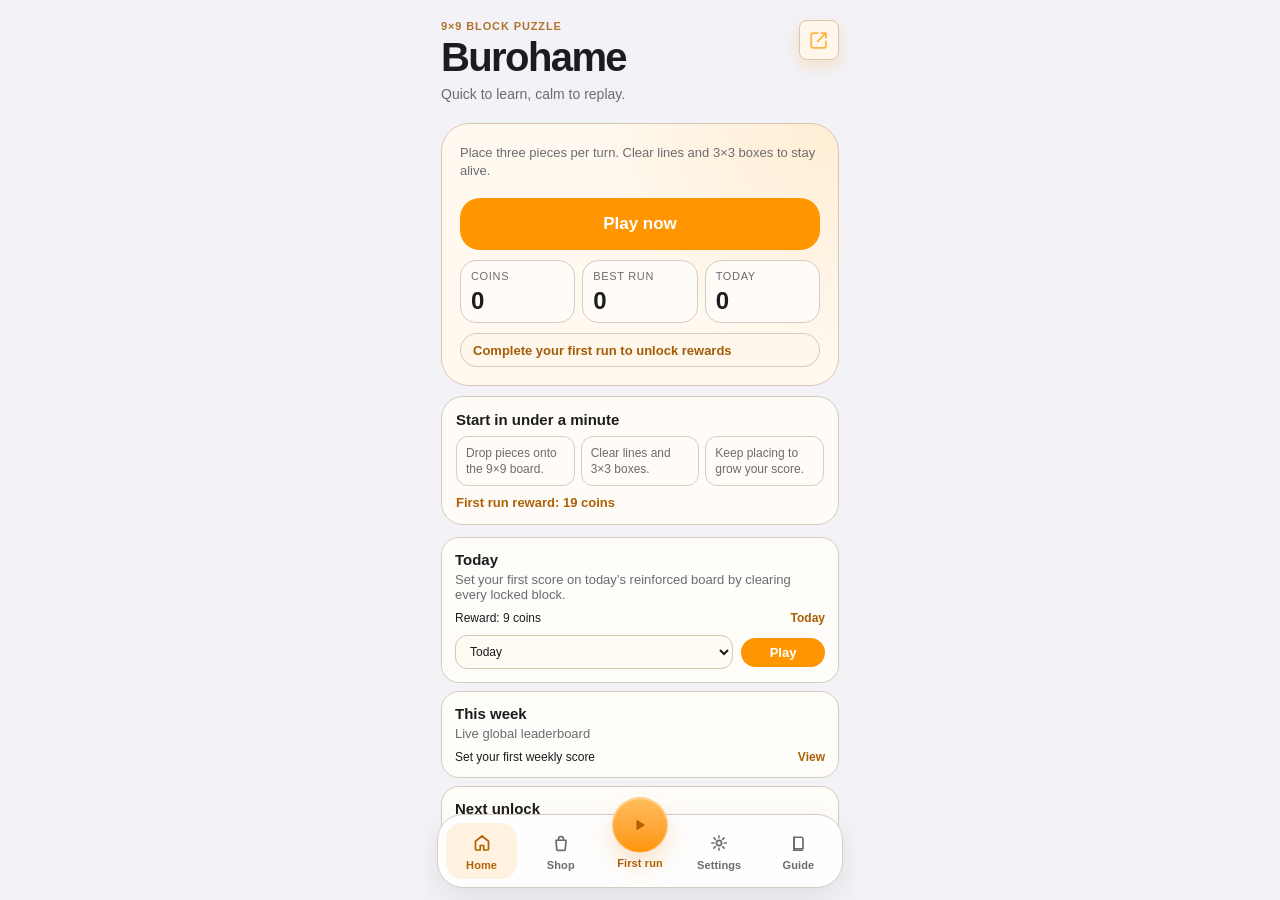
==== commit 0b28284c: "Add dashboard share icon button to top bar" ====
--- a/index.html
+++ b/index.html
@@ -24,6 +24,15 @@
             <h1>Burohame</h1>
             <p class="page-intro" id="dashboard-intro">Quick, calm runs built for one more go.</p>
           </div>
+          <div class="header-actions">
+            <button class="icon-btn icon-btn--share" id="btn-dashboard-share" aria-label="Share Burohame" type="button">
+              <svg width="22" height="22" viewBox="0 0 24 24" fill="none" aria-hidden="true">
+                <path d="M14.5 4.5H19.5V9.5" stroke="currentColor" stroke-width="1.9" stroke-linecap="round" stroke-linejoin="round"/>
+                <path d="M10.5 13.5L19.2 4.8" stroke="currentColor" stroke-width="1.9" stroke-linecap="round" stroke-linejoin="round"/>
+                <path d="M19.5 13.5V18.3C19.5 19.5 18.5 20.5 17.3 20.5H5.7C4.5 20.5 3.5 19.5 3.5 18.3V6.7C3.5 5.5 4.5 4.5 5.7 4.5H10.5" stroke="currentColor" stroke-width="1.9" stroke-linecap="round" stroke-linejoin="round"/>
+              </svg>
+            </button>
+          </div>
         </header>
 
         <section class="dash-hero dash-hero--calm" aria-label="Start playing">
@@ -265,6 +274,7 @@
             <h2>Shop</h2>
             <p class="page-intro">Spend coins on colourways and finishes, then equip your favourites for the next run.</p>
           </div>
+          <span class="missions-count shop-balance" id="shop-coin-balance" aria-live="polite" aria-label="Shop coin balance">🪙 0</span>
         </header>
 
         <div class="page-panel page-panel--shop">
@@ -518,6 +528,13 @@
     </nav>
   </div>
 
+  <div class="orientation-lock hidden" id="orientation-lock" role="status" aria-live="polite" aria-label="Portrait orientation required">
+    <div class="orientation-lock__card">
+      <h2>Use portrait mode</h2>
+      <p>Burohame is designed for portrait play. Please rotate your phone upright to continue.</p>
+    </div>
+  </div>
+
   <div id="milestone-live" class="sr-only" aria-live="polite" aria-atomic="true"></div>
 
   <script src="config.js"></script>
--- a/styles.css
+++ b/styles.css
@@ -184,6 +184,11 @@
   margin-left: auto;
 }
 
+.shop-balance {
+  margin-left: auto;
+  white-space: nowrap;
+}
+
 .page-kicker {
   font-size: 11px;
   font-weight: 800;
@@ -1066,6 +1071,11 @@
   background: linear-gradient(135deg, color-mix(in srgb, var(--accent-hi) 25%, transparent), color-mix(in srgb, var(--accent) 22%, transparent));
   border: 1px solid color-mix(in srgb, var(--accent) 36%, var(--border));
   box-shadow: 0 6px 16px color-mix(in srgb, var(--accent) 20%, transparent);
+}
+
+.page-top--dashboard .icon-btn--share {
+  width: 40px;
+  height: 40px;
 }
 
 .dash-starter {
@@ -2595,14 +2605,53 @@
 }
 
 .cosmetic-card--colorway .cosmetic-card__tile {
+  background: var(--swatch);
   background: linear-gradient(180deg, color-mix(in srgb, var(--swatch) 82%, white) 0%, var(--swatch) 100%);
   box-shadow: inset 0 1px 1px rgba(255,255,255,0.42),
               0 2px 4px rgba(0,0,0,0.12);
+  outline: 1px solid rgba(255,255,255,0.26);
   outline: 1px solid color-mix(in srgb, var(--swatch) 72%, rgba(255,255,255,0.26));
 }
 
 .cosmetic-card--colorway[data-colorway="random"] .cosmetic-card__preview {
+  background: color-mix(in srgb, var(--accent) 10%, var(--bg-card));
   background: linear-gradient(135deg, rgba(255,255,255,0.55) 0%, color-mix(in srgb, var(--accent) 10%, var(--bg-card)) 100%);
+}
+
+.orientation-lock {
+  position: fixed;
+  inset: 0;
+  z-index: 1200;
+  display: grid;
+  place-items: center;
+  padding: clamp(20px, 6vw, 36px);
+  background: color-mix(in srgb, var(--bg) 76%, rgba(0,0,0,0.78));
+  backdrop-filter: blur(6px);
+}
+
+.orientation-lock.hidden {
+  display: none;
+}
+
+.orientation-lock__card {
+  width: min(440px, 100%);
+  padding: 20px 18px;
+  border-radius: 18px;
+  text-align: center;
+  color: var(--text);
+  background: var(--bg-card);
+  border: 1px solid color-mix(in srgb, var(--accent) 22%, var(--border));
+  box-shadow: 0 16px 36px rgba(0,0,0,0.22);
+}
+
+.orientation-lock__card h2 {
+  font-size: 22px;
+}
+
+.orientation-lock__card p {
+  margin-top: 8px;
+  color: var(--text-2);
+  line-height: 1.4;
 }
 
 .cosmetic-card__body {
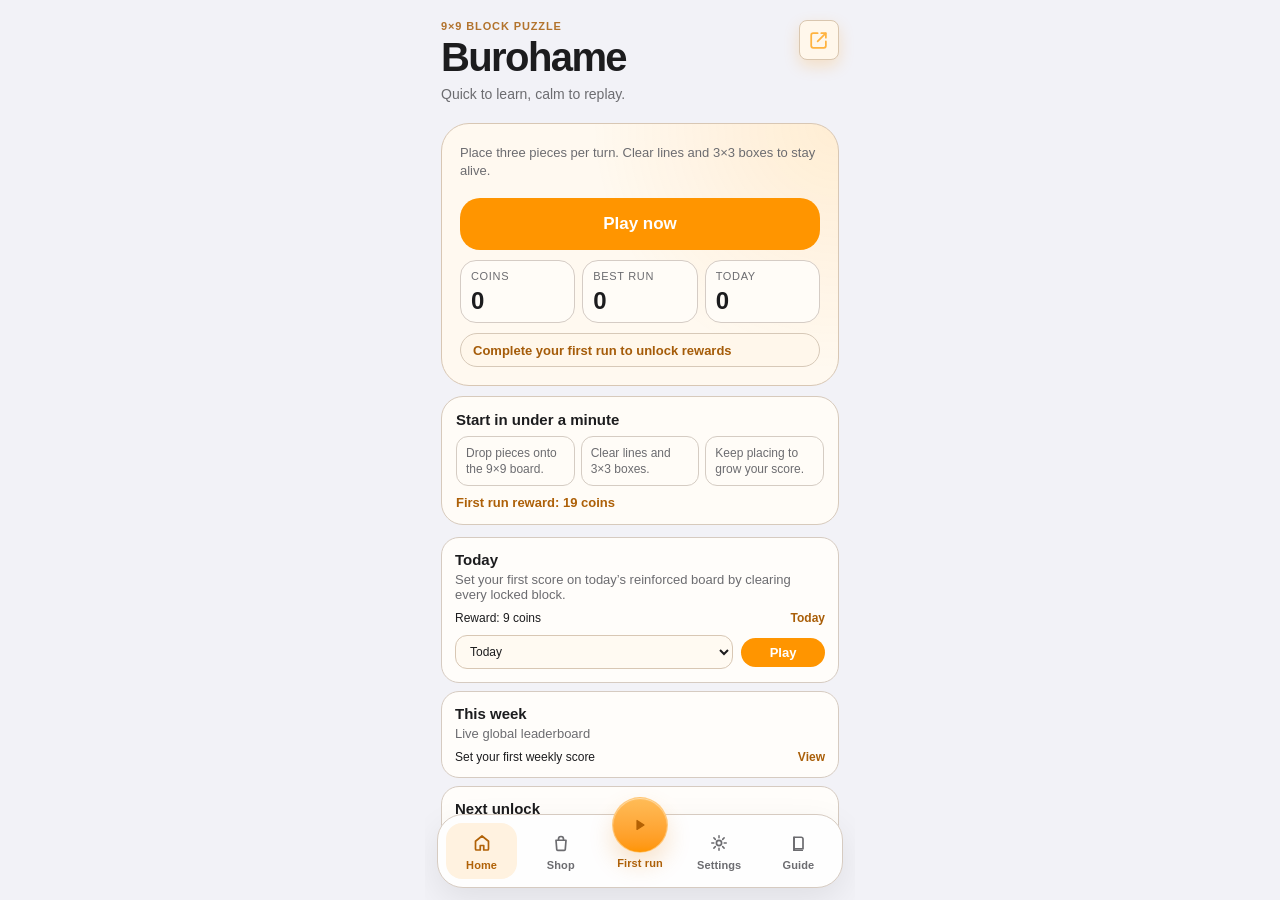
==== commit 4f5cab65: "Add startup loading screen until app data initialises" ====
--- a/index.html
+++ b/index.html
@@ -13,7 +13,14 @@
   <title>Burohame</title>
   <link rel="stylesheet" href="styles.css">
 </head>
-<body>
+<body class="app-loading">
+  <div id="app-loading-screen" class="app-loading-screen" role="status" aria-live="polite" aria-label="Loading Burohame">
+    <div class="app-loading-screen__card">
+      <div class="app-loading-screen__spinner" aria-hidden="true"></div>
+      <p class="app-loading-screen__title">Loading Burohame…</p>
+      <p class="app-loading-screen__copy">Preparing your theme, scores, coins, and live data.</p>
+    </div>
+  </div>
   <div id="app" data-page="dashboard">
 
     <section class="page page--dashboard" data-page="dashboard" aria-label="Dashboard">
@@ -387,8 +394,39 @@
             </div>
             <button class="pill-btn pill-btn--secondary" id="btn-settings-shop" type="button">Open shop</button>
           </div>
+          <div class="setting-row setting-row--stack">
+            <div>
+              <span>Profile badge</span>
+              <small id="page-equipped-badge-label">Unlock badges to equip one here.</small>
+            </div>
+            <button class="pill-btn pill-btn--secondary" id="btn-settings-badges" type="button">Open badges</button>
+          </div>
           <button class="pill-btn wide" id="btn-settings-save" type="button">Save settings</button>
           <button class="pill-btn wide danger" id="btn-clear-data" type="button">🗑️ Clear All Data</button>
+        </div>
+      </div>
+    </section>
+
+    <section class="page page--badges" data-page="badges" aria-label="Badges">
+      <div class="page-scroll">
+        <header class="page-top">
+          <div>
+            <p class="page-kicker">Profile badges</p>
+            <h2>Equip badge</h2>
+            <p class="page-intro">Unlock badges through milestones, then equip one for the weekly leaderboard.</p>
+          </div>
+        </header>
+
+        <div class="page-panel badges-page-panel">
+          <div class="collection-head">
+            <div>
+              <h3>Your badge cabinet</h3>
+              <p id="badges-subtitle">No badges unlocked yet. Keep playing to earn your first one.</p>
+            </div>
+            <span class="missions-count" id="badges-count">0/0 unlocked</span>
+          </div>
+          <div id="badge-list" class="badge-list" aria-live="polite"></div>
+          <button class="pill-btn wide pill-btn--secondary" id="btn-badges-back-settings" type="button">Back to settings</button>
         </div>
       </div>
     </section>
--- a/styles.css
+++ b/styles.css
@@ -40,6 +40,12 @@
 [data-color="red"]    { --accent: #ff3b30; --accent-dk: #d4264a; --accent-hi: #ff6b60; }
 [data-color="teal"]   { --accent: #5ac8fa; --accent-dk: #3aabd6; --accent-hi: #8bdbff; }
 [data-color="pink"]   { --accent: #ff2d55; --accent-dk: #d4264a; --accent-hi: #ff6b88; }
+[data-color="gold"]   { --accent: #f4c430; --accent-dk: #b8860b; --accent-hi: #ffe078; }
+[data-color="indigo"] { --accent: #5c6ac4; --accent-dk: #2f3a8f; --accent-hi: #a8b1ff; }
+[data-color="mint"]   { --accent: #47d7ac; --accent-dk: #1e9a79; --accent-hi: #9af2d6; }
+[data-color="coral"]  { --accent: #ff7f50; --accent-dk: #d4552d; --accent-hi: #ffb39c; }
+[data-color="slate"]  { --accent: #7082a8; --accent-dk: #41506c; --accent-hi: #b9c5de; }
+[data-color="violet"] { --accent: #a855f7; --accent-dk: #6d28d9; --accent-hi: #d9a0ff; }
 
 /* ===== Cosmetics ===== */
 [data-cosmetic="satin"] {
@@ -95,6 +101,99 @@
                         0 8px 18px rgba(72,44,0,0.28);
 }
 
+[data-cosmetic="obsidian"] {
+  --block-radius: 4px;
+  --block-border: color-mix(in srgb, var(--accent-hi) 26%, rgba(255,255,255,0.14));
+  --block-board-fill: linear-gradient(165deg, color-mix(in srgb, var(--accent-hi) 24%, #252734) 0%, #1a1c26 44%, #090a11 100%);
+  --block-piece-fill: linear-gradient(165deg, color-mix(in srgb, var(--accent-hi) 30%, #2f3142) 0%, #1d2030 48%, #090a11 100%);
+  --block-board-shadow: inset 0 1px 0 rgba(255,255,255,0.1),
+                        inset 0 -1px 0 rgba(0,0,0,0.5);
+  --block-piece-shadow: inset 0 1px 0 rgba(255,255,255,0.12),
+                        inset 0 -1px 0 rgba(0,0,0,0.58),
+                        0 5px 14px rgba(0,0,0,0.36);
+  --block-ghost-shadow: inset 0 1px 1px rgba(255,255,255,0.14),
+                        inset 0 -1px 0 rgba(0,0,0,0.6),
+                        0 8px 16px rgba(0,0,0,0.4);
+}
+
+[data-cosmetic="opal"] {
+  --block-radius: 9px;
+  --block-border: color-mix(in srgb, var(--accent-hi) 58%, rgba(255,255,255,0.42));
+  --block-board-fill: linear-gradient(145deg, color-mix(in srgb, var(--accent-hi) 90%, #ffffff) 0%, color-mix(in srgb, var(--accent) 62%, #f7f3ff) 42%, color-mix(in srgb, var(--accent-dk) 58%, #d4c8ff) 100%);
+  --block-piece-fill: linear-gradient(145deg, color-mix(in srgb, var(--accent-hi) 94%, #ffffff) 0%, color-mix(in srgb, var(--accent) 70%, #faf7ff) 45%, color-mix(in srgb, var(--accent-dk) 62%, #c3b4ff) 100%);
+  --block-board-shadow: inset 0 1px 3px rgba(255,255,255,0.64),
+                        inset 0 -1px 2px rgba(74,58,112,0.18);
+  --block-piece-shadow: inset 0 1px 4px rgba(255,255,255,0.66),
+                        inset 0 -1px 2px rgba(72,53,114,0.2),
+                        0 5px 12px rgba(60,44,95,0.2);
+  --block-ghost-shadow: inset 0 1px 4px rgba(255,255,255,0.68),
+                        inset 0 -1px 2px rgba(72,53,114,0.24),
+                        0 8px 16px rgba(60,44,95,0.26);
+}
+
+[data-cosmetic="neon"] {
+  --block-radius: 5px;
+  --block-border: color-mix(in srgb, var(--accent-hi) 72%, rgba(255,255,255,0.58));
+  --block-board-fill: linear-gradient(180deg, color-mix(in srgb, var(--accent-hi) 92%, #ffffff) 0%, color-mix(in srgb, var(--accent) 82%, #f2f7ff) 38%, color-mix(in srgb, var(--accent-dk) 80%, #110f2f) 100%);
+  --block-piece-fill: linear-gradient(180deg, color-mix(in srgb, var(--accent-hi) 96%, #ffffff) 0%, color-mix(in srgb, var(--accent) 88%, #f4f8ff) 42%, color-mix(in srgb, var(--accent-dk) 82%, #0d0c2a) 100%);
+  --block-board-shadow: inset 0 1px 3px rgba(255,255,255,0.68),
+                        inset 0 -1px 2px rgba(9,8,36,0.26),
+                        0 0 0 1px color-mix(in srgb, var(--accent-hi) 30%, transparent);
+  --block-piece-shadow: inset 0 1px 4px rgba(255,255,255,0.72),
+                        inset 0 -1px 2px rgba(9,8,36,0.32),
+                        0 0 12px color-mix(in srgb, var(--accent) 26%, transparent);
+  --block-ghost-shadow: inset 0 1px 4px rgba(255,255,255,0.74),
+                        inset 0 -1px 2px rgba(9,8,36,0.34),
+                        0 0 16px color-mix(in srgb, var(--accent) 30%, transparent);
+}
+
+[data-cosmetic="linen"] {
+  --block-radius: 6px;
+  --block-border: color-mix(in srgb, var(--accent-dk) 18%, rgba(0,0,0,0.24));
+  --block-board-fill: linear-gradient(170deg, color-mix(in srgb, var(--accent-hi) 42%, #f7f1e7) 0%, color-mix(in srgb, var(--accent) 34%, #ece2d4) 50%, color-mix(in srgb, var(--accent-dk) 24%, #d2c2ab) 100%);
+  --block-piece-fill: linear-gradient(170deg, color-mix(in srgb, var(--accent-hi) 48%, #faf4ea) 0%, color-mix(in srgb, var(--accent) 36%, #f1e7d8) 52%, color-mix(in srgb, var(--accent-dk) 26%, #d8c6ad) 100%);
+  --block-board-shadow: inset 0 1px 2px rgba(255,255,255,0.46),
+                        inset 0 -1px 2px rgba(89,68,42,0.16);
+  --block-piece-shadow: inset 0 1px 3px rgba(255,255,255,0.52),
+                        inset 0 -1px 2px rgba(89,68,42,0.2),
+                        0 3px 8px rgba(89,68,42,0.16);
+  --block-ghost-shadow: inset 0 1px 3px rgba(255,255,255,0.54),
+                        inset 0 -1px 2px rgba(89,68,42,0.24),
+                        0 7px 14px rgba(89,68,42,0.2);
+}
+
+[data-cosmetic="holo"] {
+  --block-radius: 8px;
+  --block-border: color-mix(in srgb, var(--accent-hi) 70%, rgba(255,255,255,0.5));
+  --block-board-fill: linear-gradient(130deg, #eaffff 0%, #bdf8ff 22%, #b6d5ff 42%, #d3c4ff 62%, #b9f8df 82%, #eaffff 100%);
+  --block-piece-fill: linear-gradient(130deg, #f4feff 0%, #cbffff 20%, #c3e0ff 42%, #dfd2ff 62%, #c8ffe8 82%, #f4feff 100%);
+  --block-board-shadow: inset 0 1px 3px rgba(255,255,255,0.72),
+                        inset 0 -1px 2px rgba(34,74,96,0.2),
+                        0 0 0 1px color-mix(in srgb, var(--accent-hi) 28%, transparent);
+  --block-piece-shadow: inset 0 1px 4px rgba(255,255,255,0.75),
+                        inset 0 -1px 2px rgba(34,74,96,0.24),
+                        0 0 14px color-mix(in srgb, var(--accent) 30%, transparent);
+  --block-ghost-shadow: inset 0 1px 4px rgba(255,255,255,0.76),
+                        inset 0 -1px 2px rgba(34,74,96,0.28),
+                        0 0 18px color-mix(in srgb, var(--accent) 34%, transparent);
+}
+
+[data-cosmetic="plasma"] {
+  --block-radius: 6px;
+  --block-border: color-mix(in srgb, var(--accent-hi) 74%, rgba(255,255,255,0.56));
+  --block-board-fill: linear-gradient(145deg, #fff2ff 0%, #ff92eb 24%, #ff5a9c 42%, #a448ff 64%, #4d56ff 84%, #8bf0ff 100%);
+  --block-piece-fill: linear-gradient(145deg, #fff8ff 0%, #ffb8f2 20%, #ff729d 40%, #bf61ff 62%, #656aff 82%, #a7ffff 100%);
+  --block-board-shadow: inset 0 1px 3px rgba(255,255,255,0.58),
+                        inset 0 -1px 3px rgba(34,10,54,0.34),
+                        0 0 0 1px color-mix(in srgb, var(--accent) 35%, transparent);
+  --block-piece-shadow: inset 0 1px 4px rgba(255,255,255,0.62),
+                        inset 0 -1px 3px rgba(34,10,54,0.42),
+                        0 0 16px color-mix(in srgb, var(--accent-hi) 38%, transparent);
+  --block-ghost-shadow: inset 0 1px 4px rgba(255,255,255,0.64),
+                        inset 0 -1px 3px rgba(34,10,54,0.46),
+                        0 0 20px color-mix(in srgb, var(--accent-hi) 42%, transparent);
+}
+
 /* ===== Dark mode ===== */
 [data-theme="dark"] {
   --bg:        #1c1c1e;
@@ -123,6 +222,65 @@
   -webkit-user-select: none;
 }
 
+body.app-loading #app {
+  visibility: hidden;
+}
+
+.app-loading-screen {
+  position: fixed;
+  inset: 0;
+  z-index: 9999;
+  display: grid;
+  place-items: center;
+  padding: 20px;
+  background:
+    radial-gradient(circle at 50% 0%, color-mix(in srgb, var(--accent) 14%, transparent), transparent 56%),
+    var(--bg);
+  transition: opacity 220ms ease, visibility 220ms ease;
+}
+
+.app-loading-screen.is-hidden {
+  opacity: 0;
+  visibility: hidden;
+  pointer-events: none;
+}
+
+.app-loading-screen__card {
+  width: min(320px, 100%);
+  padding: 20px;
+  border-radius: 20px;
+  background: color-mix(in srgb, var(--accent) 6%, var(--bg-card));
+  border: 1px solid color-mix(in srgb, var(--accent) 12%, var(--border));
+  text-align: center;
+}
+
+.app-loading-screen__spinner {
+  width: 34px;
+  height: 34px;
+  margin: 0 auto 12px;
+  border-radius: 50%;
+  border: 3px solid color-mix(in srgb, var(--accent) 26%, var(--border));
+  border-top-color: var(--accent);
+  animation: appLoadingSpin 0.85s linear infinite;
+}
+
+.app-loading-screen__title {
+  font-size: 18px;
+  font-weight: 700;
+  letter-spacing: -0.01em;
+}
+
+.app-loading-screen__copy {
+  margin-top: 8px;
+  color: var(--text-2);
+  font-size: 14px;
+  line-height: 1.4;
+}
+
+@keyframes appLoadingSpin {
+  to { transform: rotate(360deg); }
+}
+
 #app {
   height: 100vh;      /* fallback for older browsers */
   height: 100dvh;     /* dynamic viewport – avoids iOS URL-bar overlap */
@@ -147,6 +305,7 @@
 #app[data-page="game"] .page[data-page="game"],
 #app[data-page="shop"] .page[data-page="shop"],
 #app[data-page="settings"] .page[data-page="settings"],
+#app[data-page="badges"] .page[data-page="badges"],
 #app[data-page="about"] .page[data-page="about"] {
   display: flex;
 }
@@ -1437,6 +1596,26 @@
   border-radius: var(--block-radius);
   outline: 1px solid var(--block-border);
   outline-offset: -1px;
+}
+
+[data-cosmetic="aurora"] .cell.filled {
+  background-size: 180% 180%;
+  animation: aurora-wave 4.8s linear infinite;
+}
+
+[data-cosmetic="starlight"] .cell.filled {
+  background-size: 200% 200%;
+  animation: starlight-twinkle 3.6s ease-in-out infinite;
+}
+
+[data-cosmetic="holo"] .cell.filled {
+  background-size: 220% 220%;
+  animation: holo-shift 6.2s linear infinite;
+}
+
+[data-cosmetic="plasma"] .cell.filled {
+  background-size: 230% 230%;
+  animation: plasma-surge 3.2s ease-in-out infinite;
 }
 
 .cell.filled.cell-locked::after {
@@ -2590,6 +2769,52 @@
   --preview-border: color-mix(in srgb, #f6df9d 64%, rgba(255,255,255,0.34));
 }
 
+.cosmetic-card[data-cosmetic="aurora"] .cosmetic-card__preview {
+  --preview-fill: linear-gradient(135deg, #b8fff0 0%, #8ad6ff 32%, #c1a6ff 68%, #9ef0c8 100%);
+  --preview-shadow: inset 0 1px 3px rgba(255,255,255,0.62),
+                    inset 0 -1px 2px rgba(34,62,93,0.2),
+                    0 3px 8px rgba(24,76,96,0.2);
+  --preview-radius: 8px;
+  --preview-border: color-mix(in srgb, #d9f7ff 62%, rgba(255,255,255,0.42));
+  animation: aurora-wave 4.8s linear infinite;
+  background-size: 180% 180%;
+}
+
+.cosmetic-card[data-cosmetic="starlight"] .cosmetic-card__preview {
+  --preview-fill: radial-gradient(circle at 18% 20%, rgba(255,255,255,0.98) 0%, rgba(255,255,255,0.1) 24%, transparent 26%),
+                  radial-gradient(circle at 76% 24%, rgba(255,251,210,0.95) 0%, rgba(255,251,210,0.12) 20%, transparent 24%),
+                  radial-gradient(circle at 38% 72%, rgba(214,240,255,0.96) 0%, rgba(214,240,255,0.12) 24%, transparent 27%),
+                  linear-gradient(135deg, #121a35 0%, #273566 42%, #111827 100%);
+  --preview-shadow: inset 0 1px 3px rgba(255,255,255,0.36),
+                    inset 0 -1px 2px rgba(2,8,28,0.42),
+                    0 3px 8px rgba(8,13,30,0.24);
+  --preview-radius: 8px;
+  --preview-border: color-mix(in srgb, #d5e8ff 44%, rgba(255,255,255,0.22));
+  animation: starlight-twinkle 3.6s ease-in-out infinite;
+}
+
+.cosmetic-card[data-cosmetic="holo"] .cosmetic-card__preview {
+  --preview-fill: linear-gradient(130deg, #eaffff 0%, #bdf8ff 22%, #b6d5ff 42%, #d3c4ff 62%, #b9f8df 82%, #eaffff 100%);
+  --preview-shadow: inset 0 1px 3px rgba(255,255,255,0.68),
+                    inset 0 -1px 2px rgba(34,74,96,0.2),
+                    0 3px 8px rgba(34,74,96,0.2);
+  --preview-radius: 9px;
+  --preview-border: color-mix(in srgb, #dcffff 68%, rgba(255,255,255,0.44));
+  animation: holo-shift 6.2s linear infinite;
+  background-size: 220% 220%;
+}
+
+.cosmetic-card[data-cosmetic="plasma"] .cosmetic-card__preview {
+  --preview-fill: linear-gradient(145deg, #fff4ff 0%, #ff92eb 22%, #ff5a9c 42%, #a448ff 64%, #4d56ff 84%, #8bf0ff 100%);
+  --preview-shadow: inset 0 1px 3px rgba(255,255,255,0.56),
+                    inset 0 -1px 3px rgba(34,10,54,0.34),
+                    0 3px 9px rgba(38,13,72,0.26);
+  --preview-radius: 7px;
+  --preview-border: color-mix(in srgb, #ffe0ff 58%, rgba(255,255,255,0.28));
+  animation: plasma-surge 3.2s ease-in-out infinite;
+  background-size: 230% 230%;
+}
+
 .cosmetic-card__tile {
   aspect-ratio: 1;
   border-radius: var(--preview-radius);
@@ -2731,10 +2956,131 @@
 }
 
 .settings-page-panel,
+.badges-page-panel,
 .about-panel {
   display: flex;
   flex-direction: column;
   gap: 4px;
+}
+
+.badge-list {
+  display: grid;
+  gap: 12px;
+  margin-top: 8px;
+}
+
+.badge-item {
+  display: grid;
+  grid-template-columns: auto 1fr;
+  gap: 12px;
+  align-items: flex-start;
+  border: 1px solid var(--border);
+  border-radius: var(--radius-md);
+  padding: 12px;
+  background: var(--card);
+}
+
+.badge-item--locked {
+  opacity: 0.72;
+}
+
+.badge-item__token {
+  display: grid;
+  place-items: center;
+  width: 44px;
+  height: 44px;
+  border-radius: 12px;
+  font-size: 24px;
+  border: 1px solid color-mix(in srgb, var(--accent) 30%, var(--border));
+  background: color-mix(in srgb, var(--accent-soft) 65%, transparent);
+}
+
+.badge-item__token--golden-sparkle {
+  position: relative;
+  color: #b67b00;
+  background: linear-gradient(145deg, #fff7d8 0%, #f6d269 44%, #d19a21 100%);
+  border-color: color-mix(in srgb, #ffda6b 66%, rgba(255,255,255,0.5));
+  box-shadow: 0 8px 18px rgba(209,154,33,0.32);
+  animation: golden-badge-glow 2.6s ease-in-out infinite;
+}
+
+.badge-item__token--golden-sparkle::before,
+.badge-item__token--golden-sparkle::after {
+  content: '✦';
+  position: absolute;
+  font-size: 14px;
+  color: rgba(255,255,255,0.9);
+  text-shadow: 0 1px 4px rgba(255,210,110,0.8);
+  animation: golden-badge-sparkle 1.8s ease-in-out infinite;
+}
+
+.badge-item__token--golden-sparkle::before {
+  top: 8px;
+  right: 8px;
+}
+
+.badge-item__token--golden-sparkle::after {
+  bottom: 8px;
+  left: 8px;
+  animation-delay: 0.9s;
+}
+
+@keyframes aurora-wave {
+  0% { filter: hue-rotate(0deg) saturate(1); background-position: 0% 50%; }
+  50% { filter: hue-rotate(22deg) saturate(1.14); background-position: 100% 52%; }
+  100% { filter: hue-rotate(0deg) saturate(1); background-position: 0% 50%; }
+}
+
+@keyframes starlight-twinkle {
+  0%, 100% { filter: brightness(1); transform: translateY(0); }
+  50% { filter: brightness(1.15); transform: translateY(-1px); }
+}
+
+@keyframes holo-shift {
+  0% { filter: hue-rotate(0deg) saturate(1); background-position: 0% 50%; }
+  50% { filter: hue-rotate(26deg) saturate(1.2); background-position: 100% 50%; }
+  100% { filter: hue-rotate(0deg) saturate(1); background-position: 0% 50%; }
+}
+
+@keyframes plasma-surge {
+  0%, 100% { filter: saturate(1) brightness(1); transform: scale(1); background-position: 0% 50%; }
+  50% { filter: saturate(1.22) brightness(1.14); transform: scale(1.025); background-position: 100% 50%; }
+}
+
+@keyframes golden-badge-glow {
+  0%, 100% { transform: scale(1); box-shadow: 0 8px 18px rgba(209,154,33,0.32); }
+  50% { transform: scale(1.04); box-shadow: 0 12px 22px rgba(240,187,72,0.42); }
+}
+
+@keyframes golden-badge-sparkle {
+  0%, 100% { opacity: 0.35; transform: scale(0.8) rotate(0deg); }
+  50% { opacity: 1; transform: scale(1.2) rotate(18deg); }
+}
+
+.badge-item__body h3 {
+  margin: 0;
+  font-size: 15px;
+}
+
+.badge-item__body p {
+  margin: 4px 0 0;
+  font-size: 13px;
+  color: var(--text-2);
+  line-height: 1.4;
+}
+
+.badge-item__meta {
+  margin-top: 8px;
+  display: flex;
+  align-items: center;
+  justify-content: space-between;
+  gap: 10px;
+}
+
+.badge-item__state {
+  font-size: 12px;
+  font-weight: 700;
+  color: var(--text-2);
 }
 
 .about-panel section + section {
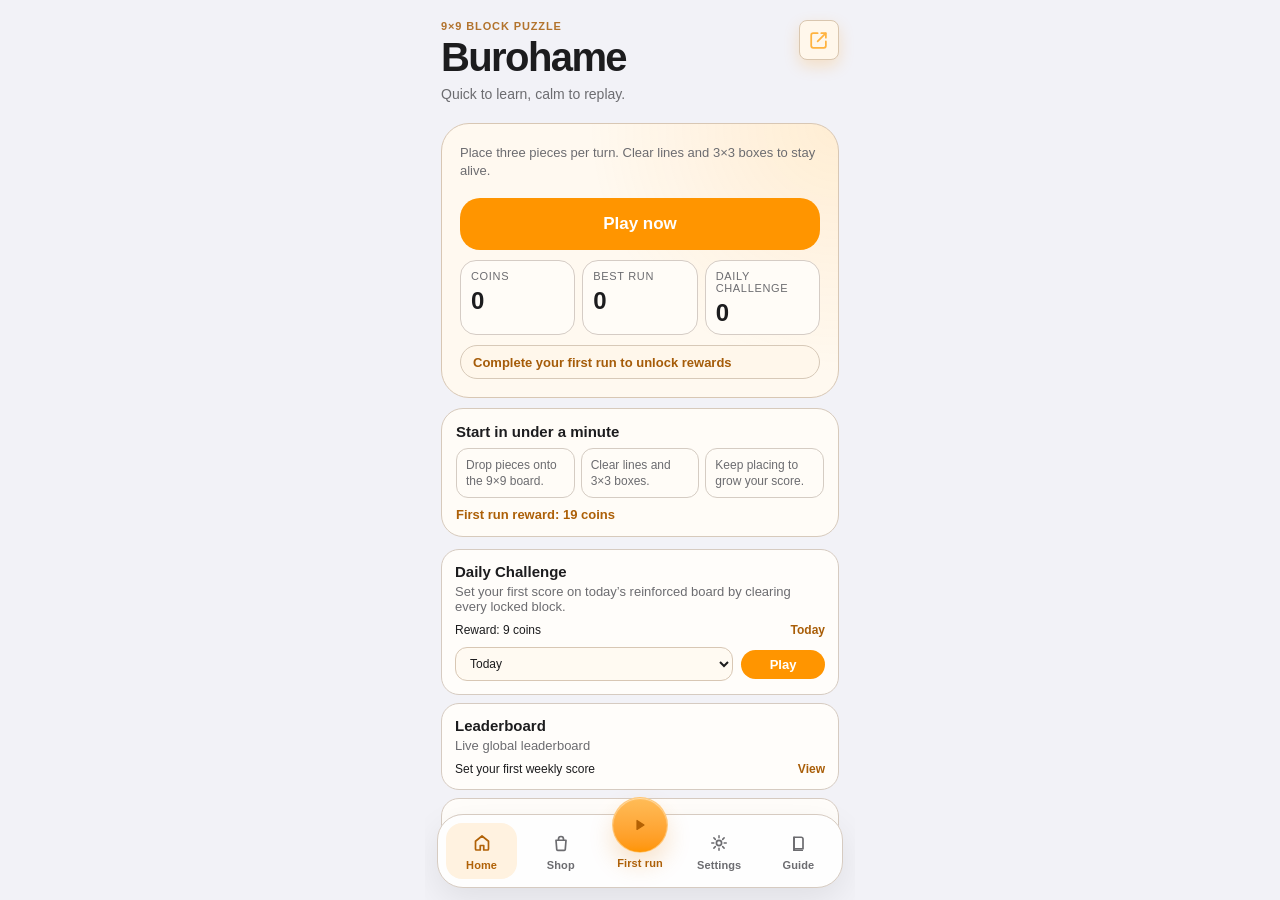
==== commit 7385ec13: "Update dashboard card titles for clarity" ====
--- a/index.html
+++ b/index.html
@@ -58,7 +58,7 @@
               <strong id="dashboard-best">0</strong>
             </article>
             <article class="dashboard-stat">
-              <span>Today</span>
+              <span>Daily Challenge</span>
               <strong id="dashboard-today">0</strong>
             </article>
           </div>
@@ -77,7 +77,7 @@
 
         <section class="dashboard-focus" aria-label="Today at a glance">
           <article class="focus-card focus-card--daily" aria-label="Daily challenge options">
-            <span class="focus-card__title" id="dashboard-daily-title">Today</span>
+            <span class="focus-card__title" id="dashboard-daily-title">Daily Challenge</span>
             <p class="focus-card__line" id="dashboard-daily-copy">Play today’s board.</p>
             <div class="focus-card__meta">
               <span id="dashboard-daily-progress">Reward: 12 coins</span>
@@ -91,7 +91,7 @@
           </article>
 
           <button class="focus-card" id="btn-dashboard-weekly-page" type="button" aria-label="Open weekly progress">
-            <span class="focus-card__title" id="dashboard-weekly-card-title">This week</span>
+            <span class="focus-card__title" id="dashboard-weekly-card-title">Leaderboard</span>
             <p class="focus-card__line" id="dashboard-weekly-card-copy">One more run could improve your rank.</p>
             <div class="focus-card__meta">
               <span id="dashboard-weekly-card-progress">Complete your first weekly run</span>
@@ -99,8 +99,8 @@
             </div>
           </button>
 
-          <button class="focus-card" id="btn-dashboard-unlock-page" type="button" aria-label="Open next unlock">
-            <span class="focus-card__title" id="dashboard-unlock-title">Next unlock</span>
+          <button class="focus-card" id="btn-dashboard-unlock-page" type="button" aria-label="Open collections">
+            <span class="focus-card__title" id="dashboard-unlock-title">Collections</span>
             <p class="focus-card__line" id="dashboard-unlock-copy">Complete your first run to start unlocking finishes.</p>
             <div class="focus-card__meta">
               <span id="dashboard-unlock-progress">Collection progress starts after your first run</span>
@@ -151,6 +151,13 @@
               <span id="weekly-global-status">Loading weekly table…</span>
             </div>
             <ol class="dashboard-weekly__global-list" id="weekly-global-list" aria-label="Weekly leaderboard entries"></ol>
+          </div>
+          <div class="dashboard-weekly__global" id="weekly-last-global-card" aria-live="polite" hidden>
+            <div class="dashboard-weekly__global-head">
+              <strong>Last week final table</strong>
+              <span id="weekly-last-global-status">Loading last week…</span>
+            </div>
+            <ol class="dashboard-weekly__global-list" id="weekly-last-global-list" aria-label="Last week leaderboard entries"></ol>
           </div>
         </section>
       </div>
